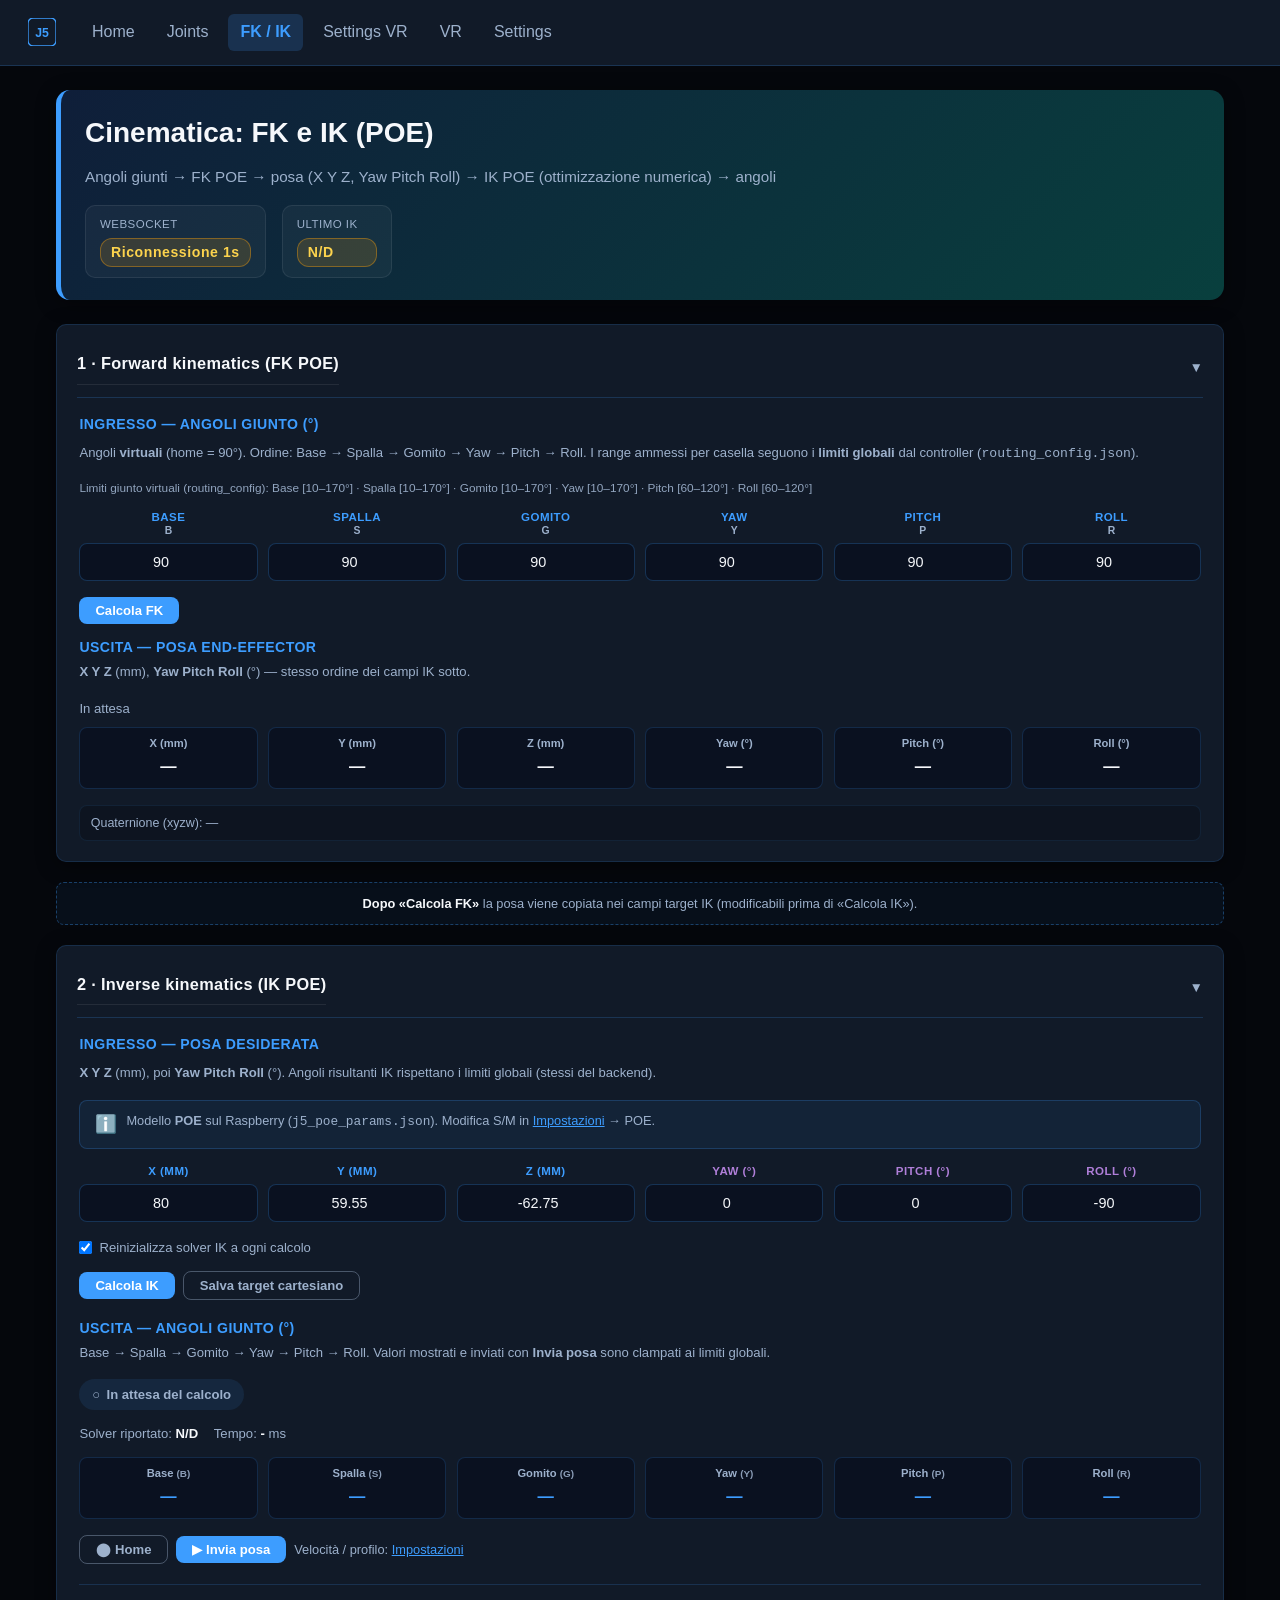
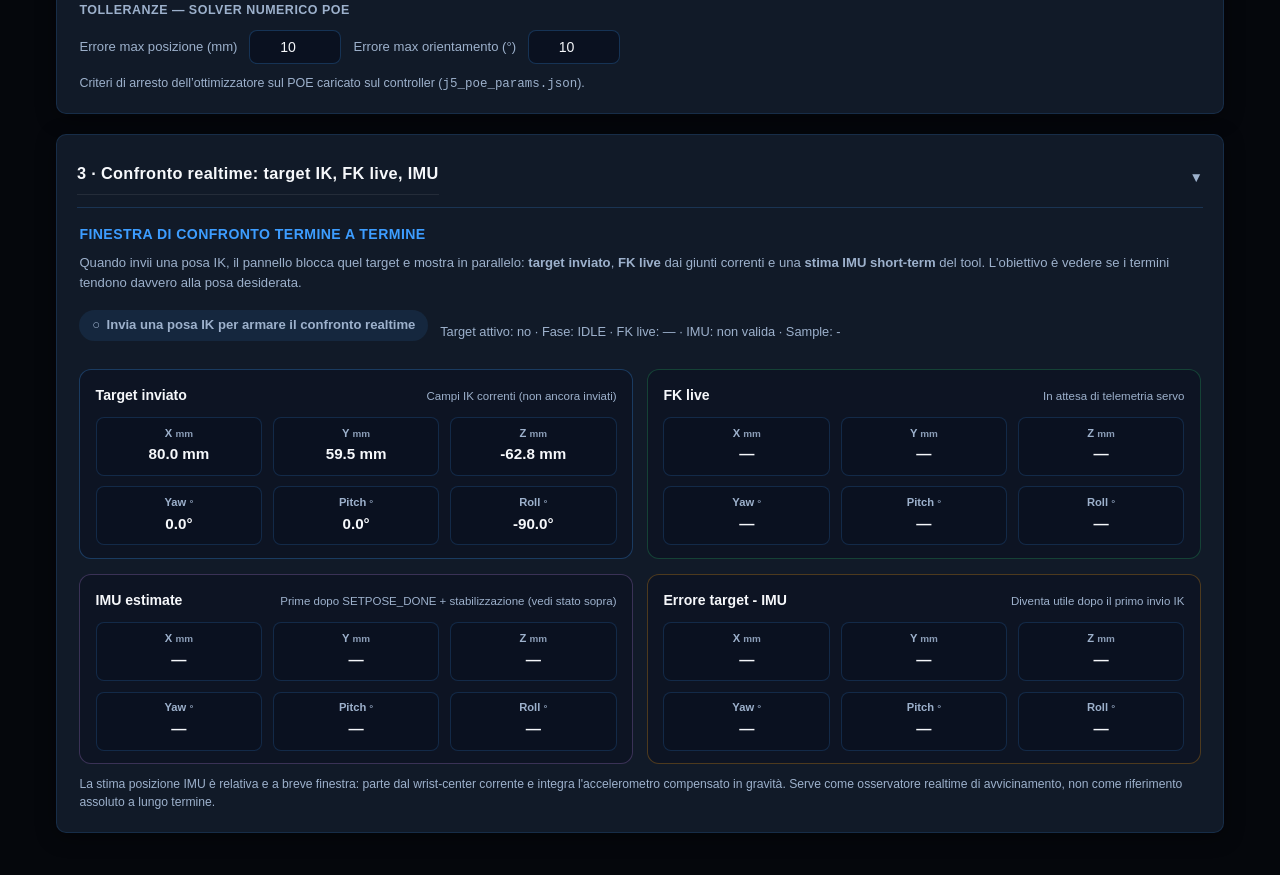
==== web/dashboard/ik.html @ 510c110b "Initial slim workbench publication from local working tree" ====
<!DOCTYPE html>
<html lang="it">
<head>
    <meta charset="UTF-8" />
    <title>JONNY5 – FK / IK</title>
    <link rel="stylesheet" href="../shared/css/base.css" />
    <link rel="stylesheet" href="css/dashboard.css" />
    <link rel="icon" type="image/svg+xml" href="img/favicon.svg" />
    <style>
        /* FK / IK — scheda unificata (palette dashboard) */
        .ik-page .ik-section {
            margin-bottom: 1.25rem;
        }

        .ik-page .ik-section-header {
            display: flex;
            align-items: center;
            justify-content: space-between;
            cursor: pointer;
            user-select: none;
            padding: 0.65rem 0 0.75rem 0;
            border-bottom: 1px solid rgba(61, 157, 255, 0.2);
            margin-bottom: 0;
        }

        .ik-page .ik-section-header h2 {
            font-size: 1.02rem;
            font-weight: 700;
            color: var(--text, #f6f8fb);
            margin: 0;
            letter-spacing: 0.02em;
        }

        .ik-page .ik-section-header .chevron {
            font-size: 0.85rem;
            color: var(--muted, #9db1cc);
            transition: transform 0.2s;
        }

        .ik-page .ik-section-header.collapsed .chevron {
            transform: rotate(-90deg);
        }

        .ik-page .ik-section-body {
            overflow: hidden;
            padding: 1rem 0.15rem 0.25rem 0.15rem;
        }

        .ik-page .ik-card-title {
            font-size: 0.88rem;
            font-weight: 700;
            color: var(--primary, #3d9dff);
            margin: 0 0 0.5rem 0;
            letter-spacing: 0.03em;
            text-transform: uppercase;
        }

        .ik-page .ik-card-title--tight {
            margin-top: 0;
        }

        .ik-page .ik-lead {
            font-size: 0.82rem;
            color: var(--muted, #9db1cc);
            line-height: 1.55;
            margin: 0 0 1rem 0;
        }

        .ik-page .ik-info-banner {
            display: flex;
            gap: 0.6rem;
            align-items: flex-start;
            background: rgba(61, 157, 255, 0.07);
            border: 1px solid rgba(61, 157, 255, 0.22);
            border-radius: 8px;
            padding: 0.65rem 0.9rem;
            margin-bottom: 1rem;
            font-size: 0.8rem;
            color: var(--muted, #9db1cc);
            line-height: 1.5;
        }

        .ik-page .ik-limits-foot {
            font-size: 0.74rem;
            color: var(--muted, #9db1cc);
            margin: 0 0 0.85rem 0;
            line-height: 1.45;
            opacity: 0.92;
        }

        .ik-page .ik-flow-hint {
            font-size: 0.8rem;
            color: var(--muted, #9db1cc);
            text-align: center;
            padding: 0.7rem 1rem;
            margin: 0.35rem 0 1.2rem 0;
            border: 1px dashed rgba(61, 157, 255, 0.35);
            border-radius: 8px;
            background: rgba(61, 157, 255, 0.06);
            line-height: 1.45;
        }

        /* Griglie numeriche condivise: FK in, FK out, IK in, IK out */
        .ik-page .ik-num-grid {
            display: grid;
            grid-template-columns: repeat(6, 1fr);
            gap: 0.65rem;
            margin-bottom: 1rem;
        }

        @media (max-width: 720px) {
            .ik-page .ik-num-grid { grid-template-columns: repeat(3, 1fr); }
        }

        .ik-page .ik-num-cell {
            display: flex;
            flex-direction: column;
            align-items: stretch;
            gap: 0.35rem;
            min-width: 0;
        }

        .ik-page .ik-num-cell label {
            font-size: 0.72rem;
            font-weight: 700;
            text-transform: uppercase;
            letter-spacing: 0.04em;
            text-align: center;
            line-height: 1.2;
        }

        .ik-page .ik-num-cell label .joint-short {
            display: block;
            font-size: 0.65rem;
            font-weight: 600;
            color: var(--muted, #9db1cc);
            text-transform: none;
            letter-spacing: 0.02em;
        }

        .ik-page .ik-num-cell label.lab-pos { color: #3d9dff; }
        .ik-page .ik-num-cell label.lab-rot { color: #b07fd9; }

        .ik-page .ik-num-input {
            width: 100%;
            box-sizing: border-box;
            min-height: 2.35rem;
            padding: 0.45rem 0.35rem;
            background: #0a1120;
            border: 1px solid rgba(61, 157, 255, 0.24);
            border-radius: 8px;
            color: var(--text, #f6f8fb);
            font-size: 0.9rem;
            text-align: center;
            font-variant-numeric: tabular-nums;
        }

        .ik-page .ik-num-input:focus {
            outline: none;
            border-color: var(--primary, #3d9dff);
            box-shadow: 0 0 0 1px rgba(61, 157, 255, 0.25);
        }

        .ik-page .ik-value-cell {
            background: #0a1120;
            border: 1px solid rgba(61, 157, 255, 0.18);
            border-radius: 8px;
            padding: 0.55rem 0.4rem;
            text-align: center;
            min-height: 2.35rem;
            display: flex;
            flex-direction: column;
            justify-content: center;
            box-sizing: border-box;
        }

        .ik-page .ik-value-cell .cell-label {
            font-size: 0.7rem;
            font-weight: 700;
            color: var(--muted, #9db1cc);
            margin-bottom: 0.25rem;
            line-height: 1.2;
        }

        .ik-page .ik-value-cell .cell-label .short {
            font-size: 0.62rem;
            font-weight: 600;
            opacity: 0.88;
        }

        .ik-page .ik-value-cell .cell-value {
            font-size: 1.02rem;
            font-weight: 700;
            color: var(--primary, #3d9dff);
            font-variant-numeric: tabular-nums;
        }

        .ik-page .ik-value-cell.out-pose .cell-value {
            color: var(--text, #f6f8fb);
        }

        .ik-page .ik-result-cell.reachable  { border-color: rgba(46, 204, 113, 0.38); }
        .ik-page .ik-result-cell.unreachable { border-color: rgba(231, 76, 60, 0.35); }
        .ik-page .ik-result-cell .cell-value.unreachable { color: #e74c3c; }

        .ik-page .ik-status {
            display: inline-flex;
            align-items: center;
            gap: 0.4rem;
            font-size: 0.82rem;
            font-weight: 600;
            padding: 0.35rem 0.8rem;
            border-radius: 20px;
            margin-bottom: 0.85rem;
        }

        .ik-page .ik-status.idle      { background: rgba(61,157,255,0.1);  color: var(--muted); }
        .ik-page .ik-status.ok        { background: rgba(46,204,113,0.15); color: #2ecc71; }
        .ik-page .ik-status.error     { background: rgba(231,76,60,0.15);  color: #e74c3c; }
        .ik-page .ik-status.computing { background: rgba(243,156,18,0.15); color: #f39c12; }

        .ik-page .ik-meta-row {
            font-size: 0.82rem;
            color: var(--muted, #9db1cc);
            margin-bottom: 0.85rem;
        }

        .ik-page .ik-quat {
            font-size: 0.78rem;
            color: var(--muted, #9db1cc);
            margin-top: 0.65rem;
            padding: 0.5rem 0.65rem;
            background: rgba(0, 0, 0, 0.2);
            border-radius: 8px;
            word-break: break-all;
            border: 1px solid rgba(61, 157, 255, 0.1);
        }

        .ik-page .ik-actions {
            display: flex;
            flex-wrap: wrap;
            gap: 0.5rem;
            align-items: center;
            margin-bottom: 0.25rem;
        }

        .ik-page .save-feedback {
            font-size: 0.82rem;
            margin-left: 0.5rem;
            opacity: 0;
            transition: opacity 0.3s;
        }

        .ik-page .save-feedback.visible { opacity: 1; }
        .ik-page .save-feedback.ok      { color: #2ecc71; }
        .ik-page .save-feedback.err     { color: #e74c3c; }

        .ik-page .btn.sm {
            padding: 7px 16px;
            font-size: 0.82rem;
            border-radius: 8px;
        }

        .ik-page .ik-solver-params {
            margin-top: 1.25rem;
            padding-top: 1rem;
            border-top: 1px solid rgba(61, 157, 255, 0.18);
        }

        .ik-page .ik-solver-params > .ik-solver-params-title {
            font-size: 0.78rem;
            color: var(--muted, #9db1cc);
            margin: 0 0 0.65rem 0;
            font-weight: 700;
            text-transform: uppercase;
            letter-spacing: 0.04em;
        }

        .ik-page .ik-solver-params .ik-tol-row {
            display: flex;
            flex-wrap: wrap;
            gap: 0.75rem;
            align-items: center;
        }

        .ik-page .ik-solver-params .ik-tol-row input[type="number"] {
            width: 92px;
            min-height: 2.1rem;
            padding: 0.35rem 0.4rem;
            background: #0a1120;
            border: 1px solid rgba(61, 157, 255, 0.24);
            border-radius: 8px;
            color: var(--text);
            font-size: 0.88rem;
            text-align: center;
        }

        .ik-page .ik-solver-params .ik-solver-note {
            font-size: 0.78rem;
            color: var(--muted, #9db1cc);
            margin: 0.65rem 0 0 0;
            font-weight: 400;
            line-height: 1.45;
        }

        .ik-page .ik-check-row {
            display: flex;
            flex-wrap: wrap;
            gap: 0.75rem;
            align-items: center;
            margin-bottom: 0.85rem;
            font-size: 0.82rem;
            color: var(--muted, #9db1cc);
        }

        .ik-page #fk-status {
            font-size: 0.82rem;
            color: var(--muted, #9db1cc);
            margin-bottom: 0.55rem;
        }

        .ik-page .ik-compare-statusbar {
            display: flex;
            flex-wrap: wrap;
            gap: 0.75rem;
            align-items: center;
            margin-bottom: 0.9rem;
        }

        .ik-page .ik-compare-meta {
            font-size: 0.8rem;
            color: var(--muted, #9db1cc);
            line-height: 1.45;
        }

        .ik-page .ik-compare-grid {
            display: grid;
            grid-template-columns: repeat(2, minmax(0, 1fr));
            gap: 0.9rem;
        }

        @media (max-width: 980px) {
            .ik-page .ik-compare-grid {
                grid-template-columns: 1fr;
            }
        }

        .ik-page .ik-compare-card {
            background: rgba(10, 17, 32, 0.52);
            border: 1px solid rgba(61, 157, 255, 0.15);
            border-radius: 12px;
            padding: 0.95rem 0.95rem 0.8rem 0.95rem;
        }

        .ik-page .ik-compare-card.target { border-color: rgba(61, 157, 255, 0.28); }
        .ik-page .ik-compare-card.fk     { border-color: rgba(46, 204, 113, 0.25); }
        .ik-page .ik-compare-card.imu    { border-color: rgba(176, 127, 217, 0.28); }
        .ik-page .ik-compare-card.delta  { border-color: rgba(243, 156, 18, 0.28); }

        .ik-page .ik-compare-card-title {
            display: flex;
            justify-content: space-between;
            align-items: baseline;
            gap: 0.75rem;
            margin: 0 0 0.7rem 0;
        }

        .ik-page .ik-compare-card-title h3 {
            margin: 0;
            font-size: 0.88rem;
            color: var(--text, #f6f8fb);
            font-weight: 700;
        }

        .ik-page .ik-compare-card-title span {
            font-size: 0.72rem;
            color: var(--muted, #9db1cc);
            line-height: 1.25;
            text-align: right;
        }

        .ik-page .ik-compare-card .ik-num-grid {
            grid-template-columns: repeat(3, 1fr);
            margin-bottom: 0;
        }

        .ik-page .ik-compare-card .ik-value-cell {
            min-height: 3.1rem;
            padding: 0.55rem 0.35rem;
        }

        .ik-page .ik-compare-card .cell-label {
            margin-bottom: 0.2rem;
        }

        .ik-page .ik-compare-card .cell-value {
            font-size: 0.95rem;
        }

        .ik-page .ik-compare-note {
            font-size: 0.76rem;
            color: var(--muted, #9db1cc);
            margin-top: 0.75rem;
            line-height: 1.45;
        }
    </style>
</head>
<body class="ik-page">
<div id="navbar"></div>

<div class="content">

    <section class="hero panel-elevated">
        <h1 class="hero-title">Cinematica: FK e IK (POE)</h1>
        <p class="hero-subtitle">Angoli giunti → FK POE → posa (X Y Z, Yaw Pitch Roll) → IK POE (ottimizzazione numerica) → angoli</p>
        <div class="diagnostic-row">
            <div class="diag-box">
                <div class="diag-label">WebSocket</div>
                <div id="diag-ws" class="diag-value state-pill state-off">OFFLINE</div>
            </div>
            <div class="diag-box">
                <div class="diag-label">Ultimo IK</div>
                <div id="diag-solver" class="diag-value state-pill state-warn">N/D</div>
            </div>
        </div>
    </section>

    <section class="panel panel-elevated ik-section" id="sec-fk">
        <div class="ik-section-header" data-target="body-fk">
            <h2>1 · Forward kinematics (FK POE)</h2>
            <span class="chevron">&#9660;</span>
        </div>
        <div class="ik-section-body" id="body-fk">
            <h3 class="ik-card-title ik-card-title--tight">Ingresso — angoli giunto (°)</h3>
            <p class="ik-lead">
                Angoli <strong>virtuali</strong> (home = 90°). Ordine: Base → Spalla → Gomito → Yaw → Pitch → Roll.
                I range ammessi per casella seguono i <strong>limiti globali</strong> dal controller (<code>routing_config.json</code>).
            </p>
            <p class="ik-limits-foot" id="ik-limits-summary-fk">Limiti giunto: caricamento…</p>
            <div class="ik-num-grid">
                <div class="ik-num-cell"><label class="lab-pos" for="fk-base">Base<span class="joint-short">B</span></label><input class="ik-num-input" type="number" id="fk-base" value="90" step="0.1" /></div>
                <div class="ik-num-cell"><label class="lab-pos" for="fk-spalla">Spalla<span class="joint-short">S</span></label><input class="ik-num-input" type="number" id="fk-spalla" value="90" step="0.1" /></div>
                <div class="ik-num-cell"><label class="lab-pos" for="fk-gomito">Gomito<span class="joint-short">G</span></label><input class="ik-num-input" type="number" id="fk-gomito" value="90" step="0.1" /></div>
                <div class="ik-num-cell"><label class="lab-pos" for="fk-yaw">Yaw<span class="joint-short">Y</span></label><input class="ik-num-input" type="number" id="fk-yaw" value="90" step="0.1" /></div>
                <div class="ik-num-cell"><label class="lab-pos" for="fk-pitch">Pitch<span class="joint-short">P</span></label><input class="ik-num-input" type="number" id="fk-pitch" value="90" step="0.1" /></div>
                <div class="ik-num-cell"><label class="lab-pos" for="fk-roll">Roll<span class="joint-short">R</span></label><input class="ik-num-input" type="number" id="fk-roll" value="90" step="0.1" /></div>
            </div>
            <div class="ik-actions">
                <button class="btn primary sm" id="btn-calc-fk">Calcola FK</button>
            </div>
            <h3 class="ik-card-title" style="margin-top:0.85rem;">Uscita — posa end-effector</h3>
            <p class="ik-lead" style="margin-top:-0.25rem;">
                <strong>X Y Z</strong> (mm), <strong>Yaw Pitch Roll</strong> (°) — stesso ordine dei campi IK sotto.
            </p>
            <div id="fk-status">In attesa</div>
            <div class="ik-num-grid" id="fk-out-grid">
                <div class="ik-value-cell out-pose"><div class="cell-label">X (mm)</div><div class="cell-value" id="fk-out-x">—</div></div>
                <div class="ik-value-cell out-pose"><div class="cell-label">Y (mm)</div><div class="cell-value" id="fk-out-y">—</div></div>
                <div class="ik-value-cell out-pose"><div class="cell-label">Z (mm)</div><div class="cell-value" id="fk-out-z">—</div></div>
                <div class="ik-value-cell out-pose"><div class="cell-label">Yaw (°)</div><div class="cell-value" id="fk-out-yaw">—</div></div>
                <div class="ik-value-cell out-pose"><div class="cell-label">Pitch (°)</div><div class="cell-value" id="fk-out-pitch">—</div></div>
                <div class="ik-value-cell out-pose"><div class="cell-label">Roll (°)</div><div class="cell-value" id="fk-out-roll">—</div></div>
            </div>
            <div class="ik-quat" id="fk-out-quat">Quaternione (xyzw): —</div>
        </div>
    </section>

    <div class="ik-flow-hint" role="note">
        <strong style="color:var(--text,#f6f8fb)">Dopo «Calcola FK»</strong> la posa viene copiata nei campi target IK (modificabili prima di «Calcola IK»).
    </div>

    <section class="panel panel-elevated ik-section" id="sec-ik">
        <div class="ik-section-header" data-target="body-ik">
            <h2>2 · Inverse kinematics (IK POE)</h2>
            <span class="chevron">&#9660;</span>
        </div>
        <div class="ik-section-body" id="body-ik">

            <h3 class="ik-card-title ik-card-title--tight">Ingresso — posa desiderata</h3>
            <p class="ik-lead">
                <strong>X Y Z</strong> (mm), poi <strong>Yaw Pitch Roll</strong> (°). Angoli risultanti IK rispettano i limiti globali (stessi del backend).
            </p>
            <div class="ik-info-banner">
                <span style="font-size:1.1rem; flex-shrink:0;">ℹ️</span>
                <span>
                    Modello <strong>POE</strong> sul Raspberry (<code>j5_poe_params.json</code>). Modifica S/M in
                    <a href="settings.html" style="color:var(--primary)">Impostazioni</a> → POE.
                </span>
            </div>

            <div class="ik-num-grid">
                <div class="ik-num-cell"><label class="lab-pos" for="ik-x">X (mm)</label><input class="ik-num-input" type="number" id="ik-x" value="80" step="0.1" min="-500" max="500" /></div>
                <div class="ik-num-cell"><label class="lab-pos" for="ik-y">Y (mm)</label><input class="ik-num-input" type="number" id="ik-y" value="59.55" step="0.1" min="-500" max="500" /></div>
                <div class="ik-num-cell"><label class="lab-pos" for="ik-z">Z (mm)</label><input class="ik-num-input" type="number" id="ik-z" value="-62.75" step="0.1" min="-500" max="500" /></div>
                <div class="ik-num-cell"><label class="lab-rot" for="ik-yaw">Yaw (°)</label><input class="ik-num-input" type="number" id="ik-yaw" value="0" step="0.1" min="-180" max="180" /></div>
                <div class="ik-num-cell"><label class="lab-rot" for="ik-pitch">Pitch (°)</label><input class="ik-num-input" type="number" id="ik-pitch" value="0" step="0.1" min="-180" max="180" /></div>
                <div class="ik-num-cell"><label class="lab-rot" for="ik-roll">Roll (°)</label><input class="ik-num-input" type="number" id="ik-roll" value="-90" step="0.1" min="-180" max="180" /></div>
            </div>

            <div class="ik-check-row">
                <label style="display:inline-flex; gap:0.45rem; align-items:center; cursor:pointer;">
                    <input type="checkbox" id="ik-reset-solver" checked />
                    Reinizializza solver IK a ogni calcolo
                </label>
            </div>

            <div class="ik-actions">
                <button class="btn primary sm" id="btn-calc-ik">Calcola IK</button>
                <button class="btn ghost sm" id="btn-save-target">Salva target cartesiano</button>
                <span class="save-feedback" id="fb-target"></span>
            </div>

            <h3 class="ik-card-title" style="margin-top:1.1rem;">Uscita — angoli giunto (°)</h3>
            <p class="ik-lead" style="margin-top:-0.25rem;">
                Base → Spalla → Gomito → Yaw → Pitch → Roll. Valori mostrati e inviati con <strong>Invia posa</strong> sono clampati ai limiti globali.
            </p>
            <div id="ik-status-badge" class="ik-status idle">
                <span id="ik-status-dot">○</span>
                <span id="ik-status-text">In attesa del calcolo</span>
            </div>
            <div class="ik-meta-row">
                Solver riportato: <strong id="ik-solver-used" style="color:var(--text)">N/D</strong>
                <span style="margin-left:0.75rem;">Tempo: <strong id="ik-elapsed-ms" style="color:var(--text)">-</strong> ms</span>
            </div>
            <div class="ik-num-grid ik-result-grid" id="ik-result-grid"></div>
            <div class="ik-actions" style="margin-top:0.35rem;">
                <button class="btn ghost sm" id="btn-home-ik">⬤ Home</button>
                <button class="btn primary sm" id="btn-send-ik" disabled>&#9654; Invia posa</button>
                <span style="font-size:0.8rem; color:var(--muted); align-self:center;">
                    Velocità / profilo: <a href="settings.html" style="color:var(--primary)">Impostazioni</a>
                </span>
            </div>

            <div class="ik-solver-params">
                <p class="ik-solver-params-title">Tolleranze — solver numerico POE</p>
                <div class="ik-tol-row">
                    <label for="ik-max-pos-error" style="font-size:0.82rem; color:var(--muted);">Errore max posizione (mm)</label>
                    <input type="number" id="ik-max-pos-error" value="10" step="0.1" min="0.1" />
                    <label for="ik-max-ori-error" style="font-size:0.82rem; color:var(--muted);">Errore max orientamento (°)</label>
                    <input type="number" id="ik-max-ori-error" value="10" step="0.1" min="0.1" />
                </div>
                <p class="ik-solver-note">
                    Criteri di arresto dell’ottimizzatore sul POE caricato sul controller (<code>j5_poe_params.json</code>).
                </p>
            </div>
        </div>
    </section>

    <section class="panel panel-elevated ik-section" id="sec-ik-compare">
        <div class="ik-section-header" data-target="body-ik-compare">
            <h2>3 · Confronto realtime: target IK, FK live, IMU</h2>
            <span class="chevron">&#9660;</span>
        </div>
        <div class="ik-section-body" id="body-ik-compare">
            <h3 class="ik-card-title ik-card-title--tight">Finestra di confronto termine a termine</h3>
            <p class="ik-lead">
                Quando invii una posa IK, il pannello blocca quel target e mostra in parallelo:
                <strong>target inviato</strong>, <strong>FK live</strong> dai giunti correnti e una
                <strong>stima IMU short-term</strong> del tool. L'obiettivo è vedere se i termini tendono davvero alla posa desiderata.
            </p>
            <div class="ik-compare-statusbar">
                <div id="ik-compare-status" class="ik-status idle">
                    <span>○</span>
                    <span>Invia una posa IK per armare il confronto realtime</span>
                </div>
                <div class="ik-compare-meta" id="ik-compare-meta">
                    Target attivo: nessuno · IMU: in attesa · Sample: -
                </div>
            </div>
            <div class="ik-compare-grid" id="ik-compare-grid"></div>
            <p class="ik-compare-note">
                La stima posizione IMU è relativa e a breve finestra: parte dal wrist-center corrente e integra l'accelerometro
                compensato in gravità. Serve come osservatore realtime di avvicinamento, non come riferimento assoluto a lungo termine.
            </p>
        </div>
    </section>

</div>

<script src="../shared/js/j5_config.js"></script>
<script type="module" src="js/pages/ik.js"></script>

<script>
  fetch("navbar.html")
    .then(r => r.text())
    .then(html => {
      document.getElementById("navbar").innerHTML = html;
      document.dispatchEvent(new CustomEvent("navbar-loaded"));
      const page = window.location.pathname.split("/").pop() || "index.html";
      document.querySelectorAll(".navbar a").forEach(a => {
        a.classList.toggle("active", (a.getAttribute("href") || "") === page);
      });
    });
</script>
</body>
</html>
---- web/shared/css/base.css ----
/* Base palette + reset per tutto JONNY5-4.0 */
:root {
    --bg: #05070c;
    --panel: #111a28;
    --text: #f6f8fb;
    --muted: #9db1cc;
    --primary: #3d9dff;
    --secondary: #12c2b2;
    --danger: #ff5161;
    --success: #4caf50;
    --warning: #ff9800;
}
* { margin:0; padding:0; box-sizing:border-box; }
body { font-family: "Segoe UI", sans-serif; }
---- web/dashboard/css/dashboard.css ----
/* ============================================================
   JONNY5-4.0 — Dashboard design system
   Fonte: base.css definisce le variabili :root
   ============================================================ */

/* ── Body & layout ──────────────────────────────────────────── */
body {
  background: var(--bg, #05070c);
  color: var(--text, #f6f8fb);
  font-family: -apple-system, BlinkMacSystemFont, "Segoe UI", Roboto, sans-serif;
  line-height: 1.5;
}

.content {
  max-width: 1200px;
  margin: 0 auto;
  padding: 1.5rem 1rem;
}

.content h1 {
  font-size: 1.75rem;
  margin-bottom: 0.75rem;
}

/* ── Navbar ─────────────────────────────────────────────────── */
.navbar {
  display: flex;
  align-items: center;
  gap: 0.5rem;
  padding: 0.75rem 1rem;
  background: var(--panel, #111a28);
  border-bottom: 1px solid rgba(61, 157, 255, 0.2);
  flex-wrap: wrap;
}
.navbar a {
  color: var(--muted, #9db1cc);
  text-decoration: none;
  padding: 0.4rem 0.75rem;
  border-radius: 6px;
  transition: color 0.15s, background 0.15s;
}
.navbar a:hover {
  color: var(--text, #f6f8fb);
  background: rgba(61, 157, 255, 0.12);
}
.navbar a.active {
  color: var(--primary, #3d9dff);
  background: rgba(61, 157, 255, 0.18);
  font-weight: 600;
}
.navbar-brand {
  padding: 0.25rem;
  margin-right: 0.25rem;
  display: flex;
  align-items: center;
}
.navbar-icon { display: block; vertical-align: middle; }

/* ── Panels ─────────────────────────────────────────────────── */
.panel {
  background: var(--panel, #111a28);
  border: 1px solid rgba(61, 157, 255, 0.15);
  border-radius: 10px;
  padding: 1rem 1.25rem;
  margin-bottom: 1rem;
}
.panel h2 {
  font-size: 1.1rem;
  margin-bottom: 0.75rem;
  padding-bottom: 0.5rem;
  border-bottom: 1px solid rgba(255, 255, 255, 0.08);
}
.panel-elevated { box-shadow: 0 4px 20px rgba(0, 0, 0, 0.4); }

/* Panel header: titolo a sinistra + pulsante a destra */
.panel-header {
  display: flex;
  align-items: center;
  justify-content: space-between;
  gap: 0.75rem;
  margin-bottom: 0.75rem;
}
.panel-header h2 { margin: 0; border-bottom: none; padding-bottom: 0; }

.section { margin-bottom: 1.5rem; }
.section:last-child { margin-bottom: 0; }

/* ── Grid utilities ─────────────────────────────────────────── */
.grid { display: grid; gap: 1rem; }
.grid-2 { grid-template-columns: repeat(2, 1fr); }
.grid-3 { grid-template-columns: repeat(3, 1fr); }
.grid-4 { grid-template-columns: repeat(4, minmax(180px, 1fr)); gap: 24px; }

@media (max-width: 768px) {
  .grid-2, .grid-3, .grid-4 { grid-template-columns: 1fr; }
}

/* ── Spacing utilities ──────────────────────────────────────── */
.util-mt-1 { margin-top: 0.5rem; }
.util-mt-2 { margin-top: 1rem; }
.util-mb-1 { margin-bottom: 0.5rem; }
.util-mb-2 { margin-bottom: 1rem; }

/* ── Buttons ─────────────────────────────────────────────────── */
.btn {
  padding: 10px 20px;
  border-radius: 8px;
  font-weight: 600;
  cursor: pointer;
  border: none;
  font-size: 14px;
  font-family: inherit;
  transition: opacity 0.15s, background 0.15s;
  display: inline-flex;
  align-items: center;
  gap: 0.35rem;
  line-height: 1;
}
.btn:hover { opacity: 0.88; }
.btn.primary  { background: var(--primary, #3d9dff); color: #fff; }
.btn.danger   { background: var(--danger, #ff5161); color: #fff; }
.btn.success  { background: var(--success, #4caf50); color: #fff; }
.btn.ghost {
  background: transparent;
  color: var(--muted, #9db1cc);
  border: 1px solid rgba(157, 177, 204, 0.4);
}
.btn.ghost:hover { color: var(--text); border-color: var(--muted); }
.btn.ghost.active {
  background: rgba(46, 204, 113, 0.15);
  color: #6ee7b7;
  border-color: rgba(46, 204, 113, 0.55);
}
/* Pulsanti modalità: display-only sulla dashboard (disabled), ma lo stato active rimane luminoso */
.btn.ghost.active:disabled,
.btn.ghost.active[disabled] {
  opacity: 1;
  cursor: default;
}
/* Dimensioni */
.btn-sm, .btn.sm { padding: 6px 14px; font-size: 0.82rem; }
.btn-xs          { padding: 4px 10px; font-size: 0.76rem; }

/* Pulsante azione (ex btn-send-rpy) — usato in imu-vr e settings */
.btn-action {
  background: var(--primary, #3d9dff);
  color: #fff;
  border: none;
  border-radius: 8px;
  padding: 9px 18px;
  font-size: 0.9rem;
  font-weight: 700;
  cursor: pointer;
  font-family: inherit;
  transition: opacity 0.15s;
}
.btn-action:hover { opacity: 0.86; }
.btn-action.danger  { background: var(--danger, #ff5161); }
.btn-action.ghost   {
  background: transparent;
  border: 1px solid rgba(157, 177, 204, 0.4);
  color: var(--muted, #9db1cc);
}
/* Alias legacy usato nei file esistenti */
.btn-send-rpy {
  background: var(--primary, #3d9dff);
  color: #fff;
  border: none;
  border-radius: 8px;
  padding: 9px 18px;
  font-size: 0.9rem;
  font-weight: 700;
  cursor: pointer;
  font-family: inherit;
  transition: opacity 0.15s;
}
.btn-send-rpy:hover { opacity: 0.86; }
.btn-send-rpy.danger { background: var(--danger, #ff5161); }

/* ── State pills (glass style — coerente su tutte le pagine) ── */
.state-pill {
  display: inline-block;
  padding: 3px 10px;
  border-radius: 12px;
  font-size: 0.78rem;
  font-weight: 700;
  letter-spacing: 0.04em;
  white-space: nowrap;
}
.state-on      { background: rgba(46, 204, 113, 0.15); color: #6ee7b7; border: 1px solid rgba(46, 204, 113, 0.45); }
.state-off     { background: rgba(239, 68, 68, 0.15);  color: #fca5a5; border: 1px solid rgba(239, 68, 68, 0.4); }
.state-warn    { background: rgba(245, 158, 11, 0.15); color: #fcd34d; border: 1px solid rgba(245, 158, 11, 0.4); }
.state-unknown { background: rgba(148, 163, 184, 0.12); color: #94a3b8; border: 1px solid rgba(148, 163, 184, 0.3); }

/* ── Form elements — stile globale coerente ──────────────────── */
input[type="number"],
input[type="text"],
input[type="email"] {
  background: rgba(10, 17, 32, 0.9);
  border: 1px solid rgba(61, 157, 255, 0.22);
  border-radius: 6px;
  color: var(--text, #f6f8fb);
  font-size: 0.9rem;
  padding: 0.35rem 0.5rem;
  font-family: inherit;
  transition: border-color 0.15s;
}
input[type="number"]:focus,
input[type="text"]:focus {
  outline: none;
  border-color: var(--primary, #3d9dff);
}
input[type="number"]:disabled,
input[type="text"]:disabled {
  opacity: 0.4;
  cursor: not-allowed;
}
input[type="range"] {
  accent-color: var(--primary, #3d9dff);
  cursor: pointer;
  width: 100%;
}
select {
  background: rgba(10, 17, 32, 0.9);
  border: 1px solid rgba(61, 157, 255, 0.22);
  border-radius: 6px;
  color: var(--text, #f6f8fb);
  padding: 0.35rem 0.6rem;
  font-family: inherit;
  font-size: 0.9rem;
  transition: border-color 0.15s;
}
select:focus { outline: none; border-color: var(--primary, #3d9dff); }

/* ── Toggle switch ──────────────────────────────────────────── */
.toggle-en {
  position: relative;
  display: inline-block;
  width: 38px;
  height: 20px;
  flex-shrink: 0;
}
.toggle-en input { opacity: 0; width: 0; height: 0; }
.toggle-slider {
  position: absolute;
  inset: 0;
  background: rgba(255, 255, 255, 0.15);
  border-radius: 999px;
  cursor: pointer;
  transition: background 0.2s;
}
.toggle-slider::before {
  content: "";
  position: absolute;
  left: 3px;
  bottom: 3px;
  width: 14px;
  height: 14px;
  border-radius: 50%;
  background: #fff;
  transition: transform 0.2s;
}
.toggle-en input:checked + .toggle-slider { background: rgba(46, 204, 113, 0.85); }
.toggle-en input:checked + .toggle-slider::before { transform: translateX(18px); }

/* ── Text helpers ───────────────────────────────────────────── */
.section-copy {
  margin: 0 0 1rem;
  color: var(--muted, #9db1cc);
  font-size: 0.88rem;
  line-height: 1.55;
}
.page-lead {
  max-width: 980px;
  margin-bottom: 1.4rem;
  color: var(--muted, #9db1cc);
  font-size: 0.9rem;
  line-height: 1.55;
}

/* ── Status bar ─────────────────────────────────────────────── */
.status-bar {
  padding: 0.45rem 0.8rem;
  border-radius: 8px;
  font-size: 0.84rem;
  background: rgba(255, 255, 255, 0.04);
  border: 1px solid rgba(255, 255, 255, 0.08);
  color: var(--muted, #9db1cc);
  min-height: 28px;
}
.status-bar.ok  { background: rgba(46, 204, 113, 0.10); color: #6ee7b7; border-color: rgba(46, 204, 113, 0.45); }
.status-bar.err { background: rgba(239, 68, 68, 0.10);  color: #fca5a5; border-color: rgba(239, 68, 68, 0.45); }

/* ── Send row ───────────────────────────────────────────────── */
.send-row {
  display: flex;
  gap: 0.75rem;
  align-items: center;
  flex-wrap: wrap;
}
.send-status {
  font-size: 0.82rem;
  color: var(--muted, #9db1cc);
}

/* ── Sync line (stato operazione in corso) ───────────────────── */
.vr-sync-line {
  font-size: 0.82rem;
  margin: 0.35rem 0 0.6rem;
  padding: 0.4rem 0.65rem;
  border-radius: 6px;
  border: 1px solid rgba(255, 255, 255, 0.10);
  color: var(--muted, #9db1cc);
}
.vr-sync-line.ok      { border-color: rgba(46, 204, 113, 0.45); color: #6ee7b7; }
.vr-sync-line.err     { border-color: rgba(239, 68, 68, 0.45);  color: #fca5a5; }
.vr-sync-line.waiting { border-color: rgba(61, 157, 255, 0.35); color: #8ebfff; }

/* ── Note box ───────────────────────────────────────────────── */
.note-box {
  padding: 0.85rem 1rem;
  border-radius: 10px;
  background: rgba(255, 255, 255, 0.03);
  border: 1px solid rgba(255, 255, 255, 0.08);
  color: var(--muted, #9db1cc);
  font-size: 0.84rem;
  line-height: 1.55;
}
.note-box strong { color: var(--text); }

/* ── Tune grid system (config/tuning panels) ─────────────────── */
.tune-grid {
  display: grid;
  grid-template-columns: repeat(3, minmax(0, 1fr));
  gap: 1rem;
}
@media (max-width: 980px) {
  .tune-grid { grid-template-columns: 1fr; }
}
.tune-group {
  background: rgba(255, 255, 255, 0.025);
  border: 1px solid rgba(61, 157, 255, 0.12);
  border-radius: 12px;
  padding: 1rem;
  display: flex;
  flex-direction: column;
  gap: 0.65rem;
}
.tune-group h3 {
  margin: 0;
  font-size: 0.95rem;
  color: var(--primary, #3d9dff);
  font-weight: 700;
}
.tune-note {
  font-size: 0.8rem;
  color: var(--muted, #9db1cc);
  line-height: 1.45;
}
.tune-row {
  display: flex;
  align-items: center;
  justify-content: space-between;
  gap: 0.65rem;
  font-size: 0.84rem;
  color: var(--muted, #9db1cc);
}
.tune-row input[type="range"] { width: 100%; }
.tune-val {
  color: var(--text, #f6f8fb);
  font-family: ui-monospace, "Cascadia Code", monospace;
  font-size: 0.95rem;
  min-width: 3.5ch;
  text-align: right;
}

/* ── Hero ───────────────────────────────────────────────────── */
.hero {
  background: linear-gradient(135deg, rgba(34, 72, 141, 0.35), rgba(18, 194, 178, 0.3));
  border-left: 5px solid var(--primary, #3d9dff);
  border-radius: 14px;
  padding: 22px 24px;
  margin-bottom: 1.5rem;
}
.hero-title    { font-size: 1.9rem; margin: 0; font-weight: 700; }
.hero-subtitle { margin-top: 4px; color: var(--muted); font-size: 0.95rem; }

/* ── Diagnostic row ─────────────────────────────────────────── */
.row { display: flex; gap: 12px; flex-wrap: wrap; margin-top: 12px; }
.diagnostic-row { display: flex; gap: 16px; flex-wrap: wrap; margin-top: 16px; }
.diag-box {
  display: flex;
  flex-direction: column;
  background: rgba(255, 255, 255, 0.04);
  padding: 10px 14px;
  border-radius: 10px;
  border: 1px solid rgba(255, 255, 255, 0.08);
  min-width: 110px;
}
.diag-label { color: var(--muted); font-size: 0.72rem; text-transform: uppercase; letter-spacing: 0.04em; }
.diag-value { margin-top: 5px; font-size: 0.88rem; font-weight: 600; }

/* ── Telemetry rows ─────────────────────────────────────────── */
.telemetry-list { margin-top: 12px; }
.t-row {
  display: flex;
  justify-content: space-between;
  padding: 6px 0;
  border-bottom: 1px solid rgba(255, 255, 255, 0.05);
  font-size: 0.88rem;
}
.t-row-muted { font-size: 0.8rem; opacity: 0.5; padding: 3px 0; }
.section-title { color: var(--text); font-size: 1rem; margin-bottom: 0.5rem; }

/* ── Event log ──────────────────────────────────────────────── */
.event-log {
  height: 200px;
  overflow-y: auto;
  padding: 8px;
  background: rgba(0, 0, 0, 0.3);
  border-radius: 10px;
  font-family: ui-monospace, "Cascadia Code", monospace;
  font-size: 0.75rem;
  line-height: 1.55;
}

/* ── Save feedback inline ───────────────────────────────────── */
.save-feedback {
  font-size: 0.82rem;
  margin-left: 0.5rem;
  opacity: 0;
  transition: opacity 0.3s;
}
.save-feedback.visible { opacity: 1; }
.save-feedback.ok  { color: #6ee7b7; }
.save-feedback.err { color: #fca5a5; }

/* ── Badge sola lettura ─────────────────────────────────────── */
.badge-readonly {
  display: inline-block;
  font-size: 0.7rem;
  font-weight: 600;
  color: var(--warning, #ff9800);
  border: 1px solid var(--warning, #ff9800);
  border-radius: 4px;
  padding: 0.1rem 0.4rem;
  margin-left: 0.4rem;
  vertical-align: middle;
  opacity: 0.8;
}
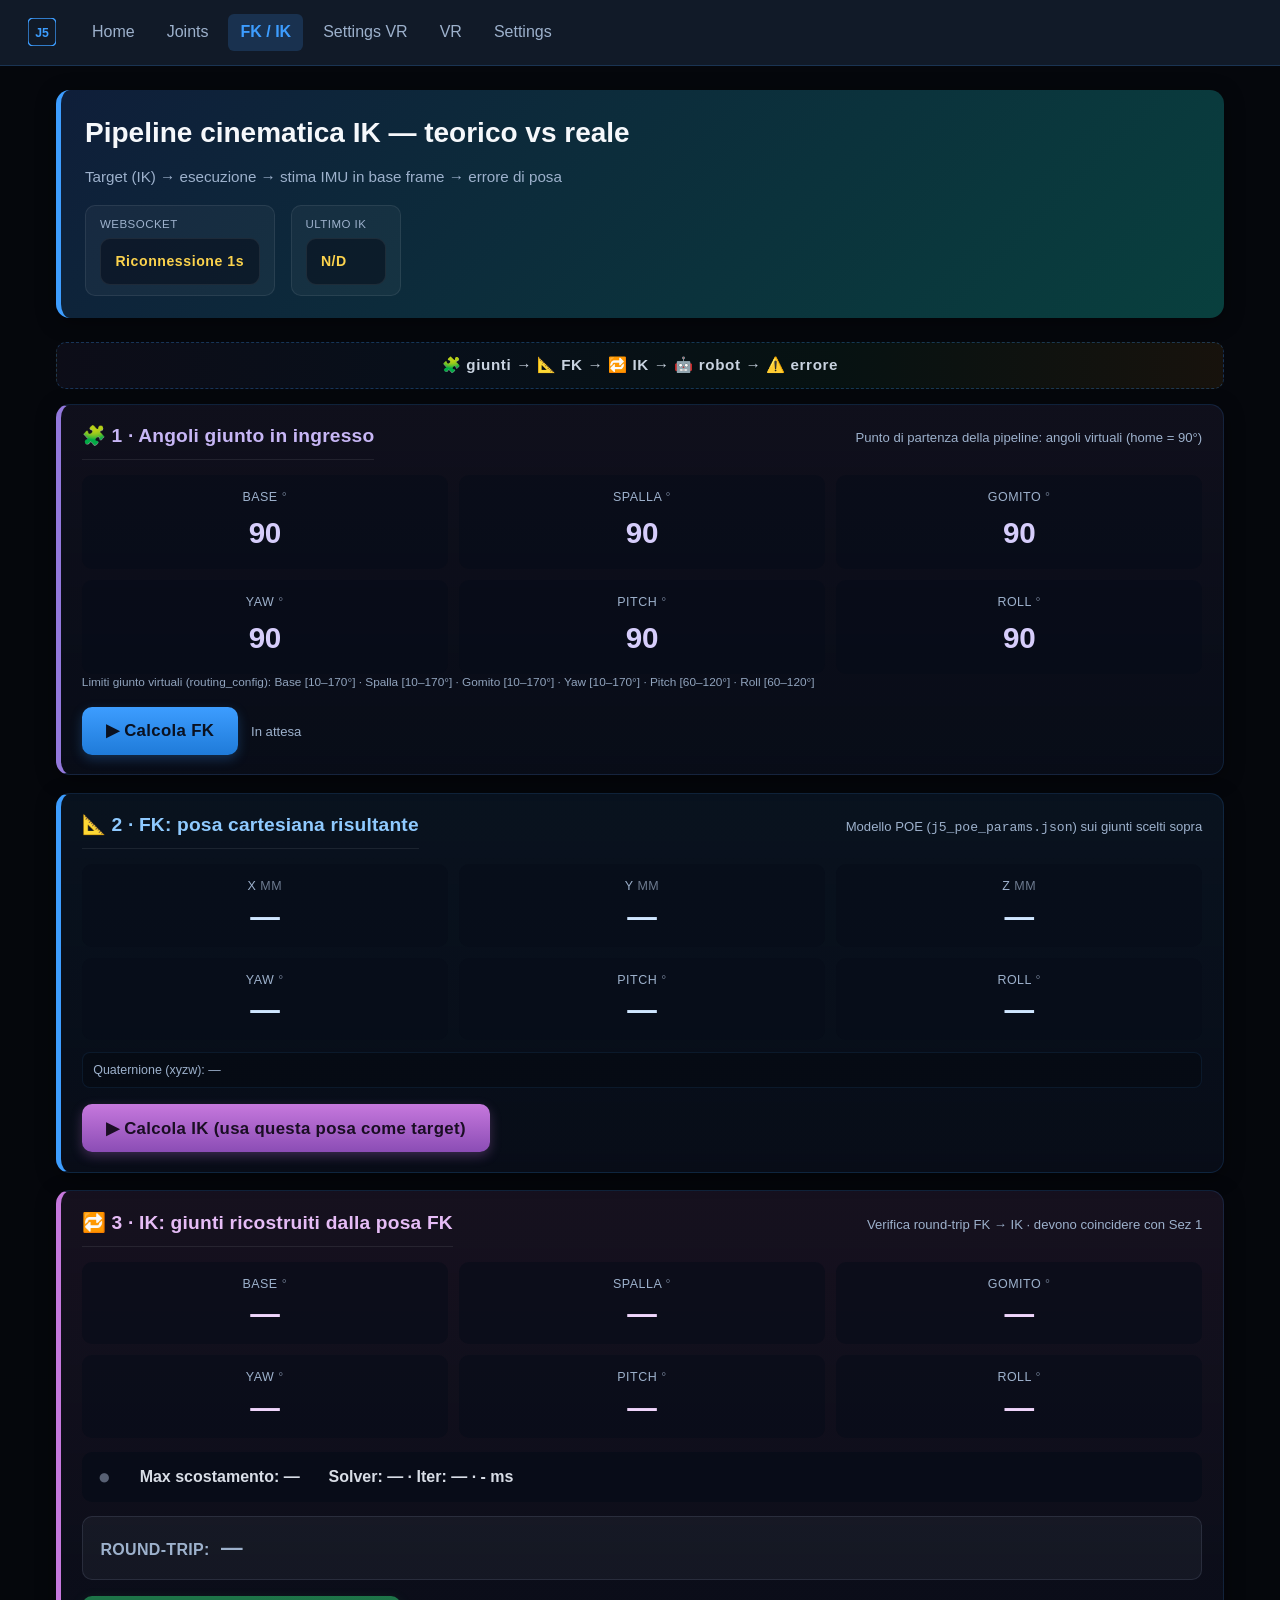
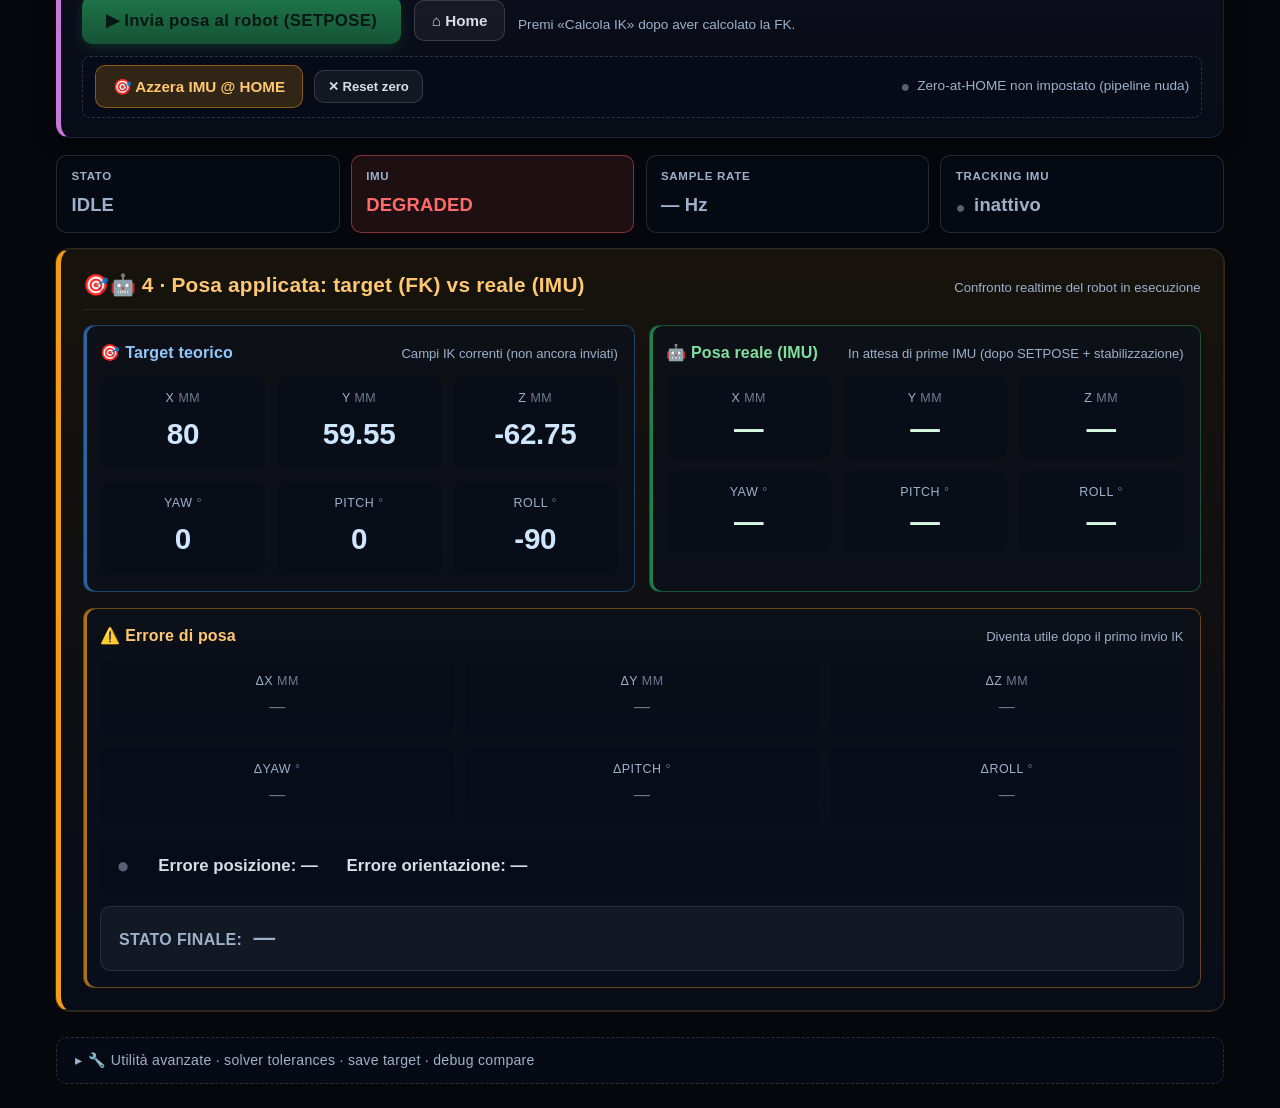
==== commit c9389fc0: "feat: snapshot for external analysis - cleaned repository structure - removed non-essential files - " ====
--- a/web/dashboard/ik.html
+++ b/web/dashboard/ik.html
@@ -333,75 +333,614 @@
             line-height: 1.45;
         }
 
+        /* ===== Compare layout (thesis-ready, video friendly) =====
+           Row 1: [Target | Reale]   grid 1x2
+           Row 2: [Errore]           full width
+           Numeri grandi, colori cromatici per sorgente, soglie su Δ.     */
         .ik-page .ik-compare-grid {
+            display: grid;
+            grid-template-columns: 1fr;
+            gap: 0.9rem;
+        }
+
+        .ik-page .ik-compare-row-top {
             display: grid;
             grid-template-columns: repeat(2, minmax(0, 1fr));
             gap: 0.9rem;
         }
 
         @media (max-width: 980px) {
-            .ik-page .ik-compare-grid {
-                grid-template-columns: 1fr;
-            }
+            .ik-page .ik-compare-row-top { grid-template-columns: 1fr; }
         }
 
         .ik-page .ik-compare-card {
             background: rgba(10, 17, 32, 0.52);
             border: 1px solid rgba(61, 157, 255, 0.15);
             border-radius: 12px;
-            padding: 0.95rem 0.95rem 0.8rem 0.95rem;
-        }
-
-        .ik-page .ik-compare-card.target { border-color: rgba(61, 157, 255, 0.28); }
-        .ik-page .ik-compare-card.fk     { border-color: rgba(46, 204, 113, 0.25); }
-        .ik-page .ik-compare-card.imu    { border-color: rgba(176, 127, 217, 0.28); }
-        .ik-page .ik-compare-card.delta  { border-color: rgba(243, 156, 18, 0.28); }
+            padding: 1.0rem 1.0rem 0.9rem 1.0rem;
+        }
+
+        /* Sorgenti colorate: target = blu, reale = verde, errore = arancio.
+           Il titolo ha un accento laterale della stessa famiglia. */
+        .ik-page .ik-compare-card.target {
+            border-color: rgba(61, 157, 255, 0.45);
+            box-shadow: inset 4px 0 0 0 rgba(61, 157, 255, 0.7);
+        }
+        .ik-page .ik-compare-card.real {
+            border-color: rgba(46, 204, 113, 0.45);
+            box-shadow: inset 4px 0 0 0 rgba(46, 204, 113, 0.7);
+        }
+        .ik-page .ik-compare-card.error {
+            border-color: rgba(243, 156, 18, 0.45);
+            box-shadow: inset 4px 0 0 0 rgba(243, 156, 18, 0.8);
+        }
 
         .ik-page .ik-compare-card-title {
             display: flex;
             justify-content: space-between;
             align-items: baseline;
             gap: 0.75rem;
-            margin: 0 0 0.7rem 0;
+            margin: 0 0 0.85rem 0;
         }
 
         .ik-page .ik-compare-card-title h3 {
             margin: 0;
-            font-size: 0.88rem;
+            font-size: 1.05rem;
             color: var(--text, #f6f8fb);
-            font-weight: 700;
-        }
+            font-weight: 800;
+            letter-spacing: 0.01em;
+        }
+        .ik-page .ik-compare-card.target  .ik-compare-card-title h3 { color: #8fcaff; }
+        .ik-page .ik-compare-card.real    .ik-compare-card-title h3 { color: #7fe0a0; }
+        .ik-page .ik-compare-card.error   .ik-compare-card-title h3 { color: #ffc870; }
 
         .ik-page .ik-compare-card-title span {
-            font-size: 0.72rem;
-            color: var(--muted, #9db1cc);
-            line-height: 1.25;
+            font-size: 0.78rem;
+            color: var(--muted, #9db1cc);
+            line-height: 1.3;
             text-align: right;
         }
 
         .ik-page .ik-compare-card .ik-num-grid {
             grid-template-columns: repeat(3, 1fr);
+            gap: 0.55rem;
             margin-bottom: 0;
         }
 
         .ik-page .ik-compare-card .ik-value-cell {
-            min-height: 3.1rem;
-            padding: 0.55rem 0.35rem;
+            min-height: 4.0rem;
+            padding: 0.7rem 0.45rem;
+            background: rgba(6, 12, 24, 0.55);
+            border-radius: 8px;
+            text-align: center;
         }
 
         .ik-page .ik-compare-card .cell-label {
-            margin-bottom: 0.2rem;
-        }
-
+            margin-bottom: 0.25rem;
+            font-size: 0.75rem;
+            letter-spacing: 0.02em;
+        }
+
+        /* Numeri grandi — leggibili in registrazione video a distanza. */
         .ik-page .ik-compare-card .cell-value {
-            font-size: 0.95rem;
-        }
+            font-size: 1.75rem;
+            font-weight: 700;
+            font-variant-numeric: tabular-nums;
+            letter-spacing: -0.01em;
+        }
+        .ik-page .ik-compare-card.target .cell-value { color: #cfe6ff; }
+        .ik-page .ik-compare-card.real   .cell-value { color: #d6f6e0; }
+
+        /* Errore: colore del NUMERO in base alla soglia (applicato da ik.js
+           via classi error-green / error-yellow / error-red sul <div>). */
+        .ik-page .ik-compare-card.error .cell-value { color: #e7ecf4; }
+        .ik-page .cell-value.error-green  { color: #5be39a; }
+        .ik-page .cell-value.error-yellow { color: #ffc96a; }
+        .ik-page .cell-value.error-red    { color: #ff6b6b; }
+        .ik-page .cell-value.error-idle   { color: #6d7a8f; }
+
+        .ik-page .ik-error-summary {
+            display: flex;
+            flex-wrap: wrap;
+            align-items: center;
+            gap: 0.75rem 1.4rem;
+            margin-top: 0.9rem;
+            padding: 0.7rem 0.8rem;
+            background: rgba(6, 12, 24, 0.6);
+            border-radius: 8px;
+            font-size: 1.0rem;
+            font-weight: 600;
+            font-variant-numeric: tabular-nums;
+            color: #d8dde6;
+        }
+        .ik-page .ik-error-dot {
+            font-size: 1.35rem;
+            line-height: 1;
+        }
+        .ik-page .error-dot-green   { color: #3ecf82; }
+        .ik-page .error-dot-yellow  { color: #ffc857; }
+        .ik-page .error-dot-red     { color: #ff5b5b; }
+        .ik-page .error-dot-idle    { color: #586174; }
 
         .ik-page .ik-compare-note {
-            font-size: 0.76rem;
+            font-size: 0.78rem;
             color: var(--muted, #9db1cc);
             margin-top: 0.75rem;
             line-height: 1.45;
+        }
+
+        /* ==========================================================
+           THESIS-READY LAYOUT — 4 sezioni principali
+           ========================================================== */
+        .ik-page .tesis-section {
+            margin-bottom: 1.1rem;
+            padding: 1.1rem 1.3rem 1.2rem 1.3rem;
+            border-radius: 14px;
+        }
+        .ik-page .tesis-section.target-section {
+            border-left: 5px solid #3d9dff;
+            background: linear-gradient(180deg, rgba(61,157,255,0.08), rgba(10,17,32,0.6));
+        }
+        .ik-page .tesis-section.real-section {
+            border-left: 5px solid #2ecc71;
+            background: linear-gradient(180deg, rgba(46,204,113,0.08), rgba(10,17,32,0.6));
+        }
+        .ik-page .tesis-section.state-section {
+            border-left: 5px solid #9db1cc;
+            background: rgba(10, 17, 32, 0.55);
+        }
+        .ik-page .tesis-section.error-section {
+            border-left: 5px solid #f39c12;
+            background: linear-gradient(180deg, rgba(243,156,18,0.08), rgba(10,17,32,0.65));
+            /* La sezione errore è quella dominante: più padding e bordo marcato. */
+            padding: 1.2rem 1.4rem 1.4rem 1.4rem;
+            box-shadow: 0 0 0 1px rgba(243,156,18,0.22);
+        }
+        .ik-page .tesis-section-header {
+            display: flex;
+            justify-content: space-between;
+            align-items: baseline;
+            gap: 0.9rem;
+            margin-bottom: 0.95rem;
+        }
+        .ik-page .tesis-section-header h2 {
+            margin: 0;
+            font-size: 1.2rem;
+            font-weight: 800;
+            letter-spacing: 0.01em;
+        }
+        .ik-page .target-section .tesis-section-header h2 { color: #8fcaff; }
+        .ik-page .real-section   .tesis-section-header h2 { color: #7fe0a0; }
+        .ik-page .state-section  .tesis-section-header h2 { color: #e7ecf4; }
+        .ik-page .error-section  .tesis-section-header h2 { color: #ffc870; font-size: 1.3rem; }
+        .ik-page .tesis-caption {
+            font-size: 0.82rem;
+            color: var(--muted, #9db1cc);
+        }
+
+        /* Grid a 6 celle (3 cols x 2 rows) per target / real / error.
+           Stessa geometria → allineamento visivo perfetto tra sezioni. */
+        .ik-page .tesis-pose-grid {
+            display: grid;
+            grid-template-columns: repeat(3, 1fr);
+            gap: 0.7rem;
+        }
+        @media (max-width: 720px) {
+            .ik-page .tesis-pose-grid { grid-template-columns: repeat(2, 1fr); }
+        }
+        .ik-page .pose-cell {
+            background: rgba(6, 12, 24, 0.55);
+            border-radius: 10px;
+            padding: 0.8rem 0.6rem 0.85rem 0.6rem;
+            text-align: center;
+            min-height: 4.8rem;
+        }
+        .ik-page .pose-label {
+            font-size: 0.78rem;
+            color: var(--muted, #9db1cc);
+            letter-spacing: 0.04em;
+            margin-bottom: 0.3rem;
+            text-transform: uppercase;
+        }
+        .ik-page .pose-label .unit {
+            color: #6d7a8f;
+            font-weight: 500;
+        }
+        .ik-page .pose-value {
+            font-size: 1.85rem;
+            font-weight: 700;
+            font-variant-numeric: tabular-nums;
+            letter-spacing: -0.01em;
+            line-height: 1.1;
+        }
+        .ik-page .target-section .pose-value { color: #cfe6ff; }
+        .ik-page .real-section   .pose-value { color: #d6f6e0; }
+        .ik-page .error-section  .pose-value { color: #e7ecf4; }
+
+        /* Input cells nella sezione Target: grossi, allineati con pose-value.
+           L'input nasconde spinner/accessori così il video resta pulito. */
+        .ik-page .pose-input {
+            width: 100%;
+            background: transparent;
+            border: none;
+            outline: none;
+            color: #cfe6ff;
+            font-size: 1.85rem;
+            font-weight: 700;
+            font-variant-numeric: tabular-nums;
+            letter-spacing: -0.01em;
+            text-align: center;
+            line-height: 1.1;
+        }
+        .ik-page .pose-input:focus { color: #ffffff; }
+        .ik-page .pose-input::-webkit-outer-spin-button,
+        .ik-page .pose-input::-webkit-inner-spin-button {
+            -webkit-appearance: none; margin: 0;
+        }
+        .ik-page .pose-input[type=number] { -moz-appearance: textfield; }
+
+        /* Colore del NUMERO errore per cella (gestito via JS: error-green/yellow/red/idle) */
+        .ik-page .error-section .pose-value.error-green  { color: #5be39a; }
+        .ik-page .error-section .pose-value.error-yellow { color: #ffc96a; }
+        .ik-page .error-section .pose-value.error-red    { color: #ff6b6b; }
+        .ik-page .error-section .pose-value.error-idle   { color: #6d7a8f; }
+
+        /* Row primario sotto i campi target: pulsante big + Home compatto */
+        .ik-page .tesis-actions-row {
+            display: flex;
+            gap: 0.8rem;
+            margin-top: 1.0rem;
+            flex-wrap: wrap;
+            align-items: center;
+        }
+        .ik-page .tesis-btn-primary {
+            font-size: 1.05rem;
+            font-weight: 700;
+            padding: 0.85rem 1.5rem;
+            border-radius: 10px;
+            background: linear-gradient(180deg, #3d9dff, #1f7bd9);
+            color: #0a1120;
+            border: none;
+            cursor: pointer;
+            box-shadow: 0 4px 12px rgba(61,157,255,0.25);
+            letter-spacing: 0.02em;
+        }
+        .ik-page .tesis-btn-primary:hover { filter: brightness(1.08); }
+        .ik-page .tesis-btn-primary:disabled { opacity: 0.55; cursor: not-allowed; }
+        .ik-page .tesis-btn-secondary {
+            background: rgba(255,255,255,0.05);
+            border: 1px solid rgba(255,255,255,0.15);
+            color: #d8dde6;
+            padding: 0.7rem 1.05rem;
+            border-radius: 10px;
+            cursor: pointer;
+            font-size: 0.95rem;
+            font-weight: 600;
+        }
+        .ik-page .tesis-btn-secondary:hover { background: rgba(255,255,255,0.08); }
+        .ik-page .tesis-status-line {
+            margin-top: 0.65rem;
+            font-size: 0.85rem;
+            color: var(--muted, #9db1cc);
+            min-height: 1.1rem;
+        }
+
+        /* Stato robot — 4 pills affiancate con color-coding per livello. */
+        .ik-page .state-grid {
+            display: grid;
+            grid-template-columns: repeat(4, 1fr);
+            gap: 0.7rem;
+        }
+        @media (max-width: 720px) {
+            .ik-page .state-grid { grid-template-columns: repeat(2, 1fr); }
+        }
+        .ik-page .state-pill {
+            background: rgba(6, 12, 24, 0.55);
+            border-radius: 10px;
+            padding: 0.75rem 0.9rem;
+            border: 1px solid rgba(255,255,255,0.07);
+            transition: border-color 0.15s, background 0.15s;
+        }
+        .ik-page .state-label {
+            font-size: 0.72rem;
+            color: var(--muted, #9db1cc);
+            letter-spacing: 0.06em;
+            text-transform: uppercase;
+            margin-bottom: 0.35rem;
+        }
+        .ik-page .state-value {
+            font-size: 1.15rem;
+            font-weight: 700;
+            letter-spacing: 0.01em;
+            font-variant-numeric: tabular-nums;
+            color: #e7ecf4;
+        }
+        .ik-page .state-level-ok      { border-color: rgba(46,204,113,0.4);  background: rgba(46,204,113,0.10); }
+        .ik-page .state-level-ok      .state-value { color: #7fe0a0; }
+        .ik-page .state-level-wait    { border-color: rgba(255,200,103,0.4); background: rgba(255,200,103,0.08); }
+        .ik-page .state-level-wait    .state-value { color: #ffc857; }
+        .ik-page .state-level-bad     { border-color: rgba(255,91,91,0.45);  background: rgba(255,91,91,0.10); }
+        .ik-page .state-level-bad     .state-value { color: #ff6b6b; }
+        .ik-page .state-level-moving  { border-color: rgba(61,157,255,0.45); background: rgba(61,157,255,0.10); }
+        .ik-page .state-level-moving  .state-value { color: #8fcaff; }
+        .ik-page .state-level-idle    { border-color: rgba(157,177,204,0.2); }
+        .ik-page .state-level-idle    .state-value { color: #9db1cc; }
+
+        .ik-page .state-dot {
+            font-size: 1.0rem;
+            vertical-align: -2px;
+            margin-right: 0.2rem;
+        }
+        .ik-page .state-dot-on  { color: #3ecf82; }
+        .ik-page .state-dot-off { color: #586174; }
+
+        /* Riepilogo nel card errore: pallino + norma pos + norma rot */
+        .ik-page .error-summary-row {
+            display: flex;
+            flex-wrap: wrap;
+            align-items: center;
+            gap: 0.75rem 1.8rem;
+            margin-top: 1.0rem;
+            padding: 0.85rem 1.0rem;
+            background: rgba(6, 12, 24, 0.65);
+            border-radius: 10px;
+            font-size: 1.05rem;
+            font-weight: 600;
+            font-variant-numeric: tabular-nums;
+            color: #d8dde6;
+        }
+        .ik-page .error-norm { white-space: nowrap; }
+
+        /* Verdetto finale — linea riassuntiva alta visibilità */
+        .ik-page .error-verdict {
+            margin-top: 0.85rem;
+            padding: 0.95rem 1.1rem;
+            border-radius: 10px;
+            display: flex;
+            align-items: baseline;
+            gap: 0.7rem;
+            font-size: 1.0rem;
+            letter-spacing: 0.02em;
+            text-transform: uppercase;
+            transition: background 0.2s, color 0.2s;
+        }
+        .ik-page .error-verdict .verdict-label {
+            color: var(--muted, #9db1cc);
+            font-weight: 600;
+        }
+        .ik-page .error-verdict .verdict-value {
+            font-size: 1.35rem;
+            font-weight: 800;
+            letter-spacing: 0.04em;
+        }
+        .ik-page .error-verdict.verdict-green  {
+            background: rgba(62,207,130,0.15);
+            border: 1px solid rgba(62,207,130,0.45);
+        }
+        .ik-page .error-verdict.verdict-green  .verdict-value { color: #5be39a; }
+        .ik-page .error-verdict.verdict-yellow {
+            background: rgba(255,200,103,0.15);
+            border: 1px solid rgba(255,200,103,0.45);
+        }
+        .ik-page .error-verdict.verdict-yellow .verdict-value { color: #ffc857; }
+        .ik-page .error-verdict.verdict-red    {
+            background: rgba(255,91,91,0.15);
+            border: 1px solid rgba(255,91,91,0.45);
+        }
+        .ik-page .error-verdict.verdict-red    .verdict-value { color: #ff6b6b; }
+        .ik-page .error-verdict.verdict-idle   {
+            background: rgba(88,97,116,0.12);
+            border: 1px solid rgba(88,97,116,0.3);
+        }
+        .ik-page .error-verdict.verdict-idle   .verdict-value { color: #9db1cc; }
+
+        /* Blocco utilità in fondo pagina: collapsed di default, de-enfatizzato.
+           Mantiene FK manuale, IK angoli-risultato, Save target. */
+        .ik-page .utilities-section {
+            margin-top: 1.6rem;
+            background: rgba(10, 17, 32, 0.45);
+            border: 1px dashed rgba(157,177,204,0.22);
+            border-radius: 10px;
+            padding: 0;
+        }
+        .ik-page .utilities-section > summary {
+            list-style: none;
+            padding: 0.75rem 1.1rem;
+            cursor: pointer;
+            font-size: 0.88rem;
+            color: var(--muted, #9db1cc);
+            letter-spacing: 0.02em;
+            outline: none;
+        }
+        .ik-page .utilities-section > summary::-webkit-details-marker { display: none; }
+        .ik-page .utilities-section > summary::before {
+            content: "▸";
+            display: inline-block;
+            margin-right: 0.4rem;
+            transition: transform 0.2s;
+        }
+        .ik-page .utilities-section[open] > summary::before { transform: rotate(90deg); }
+        .ik-page .utilities-body {
+            padding: 0 1.1rem 1.1rem 1.1rem;
+        }
+
+        /* ==========================================================
+           PIPELINE NARRATIVE — 4 sezioni engineering-flow
+           1) Joints → 2) FK pose → 3) IK recovered joints → 4) Real robot
+           ========================================================== */
+        .ik-page .pipeline-flow-hint {
+            margin: 0.1rem 0 0.9rem 0;
+            padding: 0.7rem 1rem;
+            font-size: 0.95rem;
+            font-weight: 600;
+            letter-spacing: 0.04em;
+            text-align: center;
+            color: #c9d3e0;
+            border: 1px dashed rgba(61,157,255,0.28);
+            border-radius: 10px;
+            background: linear-gradient(90deg,
+                rgba(147,120,220,0.06), rgba(61,157,255,0.06),
+                rgba(46,204,113,0.06), rgba(243,156,18,0.08));
+        }
+
+        /* Accenti colorati per sezione (pipeline chain). */
+        .ik-page .tesis-section.joints-section {
+            border-left: 5px solid #9378dc;
+            background: linear-gradient(180deg, rgba(147,120,220,0.08), rgba(10,17,32,0.6));
+        }
+        .ik-page .joints-section .tesis-section-header h2 { color: #c7b6f5; }
+        .ik-page .joints-section .pose-value,
+        .ik-page .joints-section .pose-input { color: #d6cdfb; }
+
+        .ik-page .tesis-section.fk-section {
+            border-left: 5px solid #3d9dff;
+            background: linear-gradient(180deg, rgba(61,157,255,0.08), rgba(10,17,32,0.6));
+        }
+        .ik-page .fk-section .tesis-section-header h2 { color: #8fcaff; }
+        .ik-page .fk-section .pose-value { color: #cfe6ff; }
+
+        .ik-page .tesis-section.ik-round-section {
+            border-left: 5px solid #c678dd;
+            background: linear-gradient(180deg, rgba(198,120,221,0.09), rgba(10,17,32,0.6));
+        }
+        .ik-page .ik-round-section .tesis-section-header h2 { color: #e6bcf6; }
+        .ik-page .ik-round-section .pose-value { color: #efd5fb; }
+
+        .ik-page .tesis-section.compare-section {
+            border-left: 5px solid #f39c12;
+            background: linear-gradient(180deg, rgba(243,156,18,0.08), rgba(10,17,32,0.6));
+            padding: 1.2rem 1.4rem 1.4rem 1.4rem;
+            box-shadow: 0 0 0 1px rgba(243,156,18,0.22);
+        }
+        .ik-page .compare-section .tesis-section-header h2 { color: #ffc870; font-size: 1.3rem; }
+
+        /* Grid per i 6 angoli giunto (Sez 1 + Sez 3): stessa geometria
+           della pose-grid così Sez 1 e Sez 3 sono confrontabili a colpo d'occhio. */
+        .ik-page .tesis-joint-grid {
+            display: grid;
+            grid-template-columns: repeat(3, 1fr);
+            gap: 0.7rem;
+        }
+        @media (max-width: 720px) {
+            .ik-page .tesis-joint-grid { grid-template-columns: repeat(2, 1fr); }
+        }
+
+        /* Riepilogo round-trip (Sez 3): pallino + max scostamento + solver meta */
+        .ik-page .round-trip-summary {
+            display: flex;
+            flex-wrap: wrap;
+            align-items: center;
+            gap: 0.75rem 1.8rem;
+            margin-top: 0.9rem;
+            padding: 0.8rem 1.0rem;
+            background: rgba(6, 12, 24, 0.65);
+            border-radius: 10px;
+            font-size: 1.0rem;
+            font-weight: 600;
+            font-variant-numeric: tabular-nums;
+            color: #d8dde6;
+        }
+
+        /* State strip compatta — 4 pill in riga tra Sez 3 e Sez 4 */
+        .ik-page .state-strip {
+            display: grid;
+            grid-template-columns: repeat(4, 1fr);
+            gap: 0.7rem;
+            margin: 0.4rem 0 1.0rem 0;
+        }
+        @media (max-width: 720px) {
+            .ik-page .state-strip { grid-template-columns: repeat(2, 1fr); }
+        }
+
+        /* Compare section layout: Target|Real affiancate, poi Error full-width */
+        .ik-page .compare-dual-grid {
+            display: grid;
+            grid-template-columns: repeat(2, minmax(0, 1fr));
+            gap: 0.9rem;
+            margin-bottom: 1.0rem;
+        }
+        @media (max-width: 980px) {
+            .ik-page .compare-dual-grid { grid-template-columns: 1fr; }
+        }
+        .ik-page .compare-subcard {
+            background: rgba(10, 17, 32, 0.55);
+            border-radius: 10px;
+            padding: 0.95rem 1.0rem 1.0rem 1.0rem;
+            border: 1px solid rgba(255,255,255,0.05);
+        }
+        .ik-page .compare-subcard.target-sub {
+            border-color: rgba(61,157,255,0.35);
+            box-shadow: inset 3px 0 0 0 rgba(61,157,255,0.6);
+        }
+        .ik-page .compare-subcard.real-sub {
+            border-color: rgba(46,204,113,0.35);
+            box-shadow: inset 3px 0 0 0 rgba(46,204,113,0.6);
+        }
+        .ik-page .compare-subcard.error-sub {
+            border-color: rgba(243,156,18,0.4);
+            box-shadow: inset 3px 0 0 0 rgba(243,156,18,0.7);
+        }
+        .ik-page .compare-subcard-header {
+            display: flex;
+            justify-content: space-between;
+            align-items: baseline;
+            gap: 0.7rem;
+            margin-bottom: 0.7rem;
+        }
+        .ik-page .compare-subcard-header strong {
+            font-size: 1.0rem;
+            font-weight: 700;
+            letter-spacing: 0.01em;
+        }
+        .ik-page .compare-subcard.target-sub .compare-subcard-header strong { color: #8fcaff; }
+        .ik-page .compare-subcard.real-sub   .compare-subcard-header strong { color: #7fe0a0; }
+        .ik-page .compare-subcard.error-sub  .compare-subcard-header strong { color: #ffc870; }
+        .ik-page .compare-subcard.target-sub .pose-input,
+        .ik-page .compare-subcard.target-sub .pose-value { color: #cfe6ff; }
+        .ik-page .compare-subcard.real-sub   .pose-value { color: #d6f6e0; }
+        .ik-page .compare-subcard.error-sub  .pose-value { color: #e7ecf4; }
+
+        /* Zero-at-HOME control bar — piccola, sotto la tesis-actions-row di Sez 3 */
+        .ik-page .zero-home-bar {
+            display: flex; flex-wrap: wrap; align-items: center;
+            gap: 0.7rem; margin-top: 0.7rem;
+            padding: 0.55rem 0.75rem;
+            background: rgba(6, 12, 24, 0.4);
+            border: 1px dashed rgba(157,177,204,0.25);
+            border-radius: 8px;
+        }
+        .ik-page .zero-home-bar .zero-home-btn {
+            background: rgba(243,156,18,0.18);
+            border: 1px solid rgba(243,156,18,0.45);
+            color: #ffc870;
+        }
+        .ik-page .zero-home-bar .zero-home-btn:hover { background: rgba(243,156,18,0.28); }
+        .ik-page .zero-home-bar .zero-home-btn:disabled { opacity: 0.5; cursor: not-allowed; }
+        .ik-page .zero-home-bar .zero-home-reset {
+            font-size: 0.82rem;
+            padding: 0.5rem 0.8rem;
+        }
+        .ik-page .zero-home-bar .zero-home-status {
+            font-size: 0.85rem;
+            color: var(--muted, #9db1cc);
+            margin-left: auto;
+            font-variant-numeric: tabular-nums;
+        }
+
+        /* Button style per step (pipeline buttons) */
+        .ik-page .tesis-actions-row .btn-step-fk {
+            background: linear-gradient(180deg, #3d9dff, #1f7bd9);
+            box-shadow: 0 4px 12px rgba(61,157,255,0.25);
+        }
+        .ik-page .tesis-actions-row .btn-step-ik {
+            background: linear-gradient(180deg, #c678dd, #8b4db5);
+            box-shadow: 0 4px 12px rgba(198,120,221,0.28);
+            color: #1a0e24;
+        }
+        .ik-page .tesis-actions-row .btn-step-send {
+            background: linear-gradient(180deg, #2ecc71, #1f8d4e);
+            box-shadow: 0 4px 12px rgba(46,204,113,0.28);
+            color: #062014;
         }
     </style>
 </head>
@@ -411,8 +950,8 @@
 <div class="content">
 
     <section class="hero panel-elevated">
-        <h1 class="hero-title">Cinematica: FK e IK (POE)</h1>
-        <p class="hero-subtitle">Angoli giunti → FK POE → posa (X Y Z, Yaw Pitch Roll) → IK POE (ottimizzazione numerica) → angoli</p>
+        <h1 class="hero-title">Pipeline cinematica IK — teorico vs reale</h1>
+        <p class="hero-subtitle">Target (IK) → esecuzione → stima IMU in base frame → errore di posa</p>
         <div class="diagnostic-row">
             <div class="diag-box">
                 <div class="diag-label">WebSocket</div>
@@ -425,113 +964,229 @@
         </div>
     </section>
 
-    <section class="panel panel-elevated ik-section" id="sec-fk">
-        <div class="ik-section-header" data-target="body-fk">
-            <h2>1 · Forward kinematics (FK POE)</h2>
-            <span class="chevron">&#9660;</span>
-        </div>
-        <div class="ik-section-body" id="body-fk">
-            <h3 class="ik-card-title ik-card-title--tight">Ingresso — angoli giunto (°)</h3>
-            <p class="ik-lead">
-                Angoli <strong>virtuali</strong> (home = 90°). Ordine: Base → Spalla → Gomito → Yaw → Pitch → Roll.
-                I range ammessi per casella seguono i <strong>limiti globali</strong> dal controller (<code>routing_config.json</code>).
-            </p>
-            <p class="ik-limits-foot" id="ik-limits-summary-fk">Limiti giunto: caricamento…</p>
-            <div class="ik-num-grid">
-                <div class="ik-num-cell"><label class="lab-pos" for="fk-base">Base<span class="joint-short">B</span></label><input class="ik-num-input" type="number" id="fk-base" value="90" step="0.1" /></div>
-                <div class="ik-num-cell"><label class="lab-pos" for="fk-spalla">Spalla<span class="joint-short">S</span></label><input class="ik-num-input" type="number" id="fk-spalla" value="90" step="0.1" /></div>
-                <div class="ik-num-cell"><label class="lab-pos" for="fk-gomito">Gomito<span class="joint-short">G</span></label><input class="ik-num-input" type="number" id="fk-gomito" value="90" step="0.1" /></div>
-                <div class="ik-num-cell"><label class="lab-pos" for="fk-yaw">Yaw<span class="joint-short">Y</span></label><input class="ik-num-input" type="number" id="fk-yaw" value="90" step="0.1" /></div>
-                <div class="ik-num-cell"><label class="lab-pos" for="fk-pitch">Pitch<span class="joint-short">P</span></label><input class="ik-num-input" type="number" id="fk-pitch" value="90" step="0.1" /></div>
-                <div class="ik-num-cell"><label class="lab-pos" for="fk-roll">Roll<span class="joint-short">R</span></label><input class="ik-num-input" type="number" id="fk-roll" value="90" step="0.1" /></div>
+    <!-- ============================================================
+         Pipeline narrative: SEZIONE 1 → 2 → 3 → 4
+         Flusso ingegneristico completo:
+           1) Angoli giunto scelti →
+           2) FK: posa cartesiana POE →
+           3) IK: giunti ricostruiti (verifica round-trip) →
+           4) Applica al robot: target vs posa reale IMU + errore
+         ============================================================ -->
+
+    <div class="pipeline-flow-hint">
+        🧩 giunti  →  📐 FK  →  🔁 IK  →  🤖 robot  →  ⚠️ errore
+    </div>
+
+    <!-- ============================================================
+         SECTION 1 — 🧩 Angoli giunto in ingresso
+         Starting point: i 6 angoli che l'utente impone
+         ============================================================ -->
+    <section class="panel panel-elevated tesis-section joints-section" id="sec-joints-in">
+        <div class="tesis-section-header">
+            <h2>🧩 1 · Angoli giunto in ingresso</h2>
+            <span class="tesis-caption">Punto di partenza della pipeline: angoli virtuali (home = 90°)</span>
+        </div>
+        <div class="tesis-joint-grid">
+            <div class="pose-cell"><div class="pose-label">Base <span class="unit">°</span></div><input class="pose-input" type="number" id="fk-base" value="90" step="0.1" /></div>
+            <div class="pose-cell"><div class="pose-label">Spalla <span class="unit">°</span></div><input class="pose-input" type="number" id="fk-spalla" value="90" step="0.1" /></div>
+            <div class="pose-cell"><div class="pose-label">Gomito <span class="unit">°</span></div><input class="pose-input" type="number" id="fk-gomito" value="90" step="0.1" /></div>
+            <div class="pose-cell"><div class="pose-label">Yaw <span class="unit">°</span></div><input class="pose-input" type="number" id="fk-yaw" value="90" step="0.1" /></div>
+            <div class="pose-cell"><div class="pose-label">Pitch <span class="unit">°</span></div><input class="pose-input" type="number" id="fk-pitch" value="90" step="0.1" /></div>
+            <div class="pose-cell"><div class="pose-label">Roll <span class="unit">°</span></div><input class="pose-input" type="number" id="fk-roll" value="90" step="0.1" /></div>
+        </div>
+        <p class="ik-limits-foot" id="ik-limits-summary-fk">Limiti giunto: caricamento…</p>
+        <div class="tesis-actions-row">
+            <button class="tesis-btn-primary btn-step-fk" id="btn-calc-fk">▶ Calcola FK</button>
+            <span class="tesis-status-line" id="fk-status">In attesa</span>
+        </div>
+    </section>
+
+    <!-- ============================================================
+         SECTION 2 — 📐 FK: posa cartesiana risultante
+         Output del mapping diretto giunti → posa
+         ============================================================ -->
+    <section class="panel panel-elevated tesis-section fk-section" id="sec-fk-out">
+        <div class="tesis-section-header">
+            <h2>📐 2 · FK: posa cartesiana risultante</h2>
+            <span class="tesis-caption">Modello POE (<code>j5_poe_params.json</code>) sui giunti scelti sopra</span>
+        </div>
+        <div class="tesis-pose-grid">
+            <div class="pose-cell"><div class="pose-label">X <span class="unit">mm</span></div><div class="pose-value" id="fk-out-x">—</div></div>
+            <div class="pose-cell"><div class="pose-label">Y <span class="unit">mm</span></div><div class="pose-value" id="fk-out-y">—</div></div>
+            <div class="pose-cell"><div class="pose-label">Z <span class="unit">mm</span></div><div class="pose-value" id="fk-out-z">—</div></div>
+            <div class="pose-cell"><div class="pose-label">Yaw <span class="unit">°</span></div><div class="pose-value" id="fk-out-yaw">—</div></div>
+            <div class="pose-cell"><div class="pose-label">Pitch <span class="unit">°</span></div><div class="pose-value" id="fk-out-pitch">—</div></div>
+            <div class="pose-cell"><div class="pose-label">Roll <span class="unit">°</span></div><div class="pose-value" id="fk-out-roll">—</div></div>
+        </div>
+        <div class="ik-quat" id="fk-out-quat" style="margin-top:0.7rem;">Quaternione (xyzw): —</div>
+        <div class="tesis-actions-row">
+            <button class="tesis-btn-primary btn-step-ik" id="btn-calc-ik">▶ Calcola IK (usa questa posa come target)</button>
+            <span class="tesis-status-line">
+                Target IK (copia FK): X = <span id="ik-target-mirror-x">—</span> · Y = <span id="ik-target-mirror-y">—</span> · Z = <span id="ik-target-mirror-z">—</span>
+            </span>
+        </div>
+    </section>
+
+    <!-- ============================================================
+         SECTION 3 — 🔁 IK: giunti ricostruiti (round-trip check)
+         Deve coincidere (entro tolleranza) con la Sez 1
+         ============================================================ -->
+    <section class="panel panel-elevated tesis-section ik-round-section" id="sec-ik-round">
+        <div class="tesis-section-header">
+            <h2>🔁 3 · IK: giunti ricostruiti dalla posa FK</h2>
+            <span class="tesis-caption" id="ik-round-caption">Verifica round-trip FK → IK · devono coincidere con Sez 1</span>
+        </div>
+        <div class="tesis-joint-grid ik-round-grid">
+            <div class="pose-cell"><div class="pose-label">Base <span class="unit">°</span></div><div class="pose-value" id="ik-rec-base">—</div></div>
+            <div class="pose-cell"><div class="pose-label">Spalla <span class="unit">°</span></div><div class="pose-value" id="ik-rec-spalla">—</div></div>
+            <div class="pose-cell"><div class="pose-label">Gomito <span class="unit">°</span></div><div class="pose-value" id="ik-rec-gomito">—</div></div>
+            <div class="pose-cell"><div class="pose-label">Yaw <span class="unit">°</span></div><div class="pose-value" id="ik-rec-yaw">—</div></div>
+            <div class="pose-cell"><div class="pose-label">Pitch <span class="unit">°</span></div><div class="pose-value" id="ik-rec-pitch">—</div></div>
+            <div class="pose-cell"><div class="pose-label">Roll <span class="unit">°</span></div><div class="pose-value" id="ik-rec-roll">—</div></div>
+        </div>
+        <div class="round-trip-summary">
+            <span class="ik-error-dot error-dot-idle" id="ik-round-dot">●</span>
+            <span class="error-norm" id="ik-round-max">Max scostamento: —</span>
+            <span class="error-norm" id="ik-round-meta">Solver: — · Iter: — · <span id="ik-elapsed-ms">-</span> ms</span>
+        </div>
+        <div class="error-verdict verdict-idle" id="ik-round-verdict">
+            <span class="verdict-label">Round-trip:</span>
+            <span class="verdict-value" id="ik-round-verdict-value">—</span>
+        </div>
+        <div class="tesis-actions-row">
+            <button class="tesis-btn-primary btn-step-send" id="btn-send-ik" disabled>▶ Invia posa al robot (SETPOSE)</button>
+            <button class="tesis-btn-secondary" id="btn-home-ik">⌂ Home</button>
+            <span class="tesis-status-line" id="ik-round-status">Premi «Calcola IK» dopo aver calcolato la FK.</span>
+        </div>
+        <!-- Zero-at-HOME control: osservabilità-layer, corregge yaw drift BNO085 -->
+        <div class="zero-home-bar">
+            <button class="tesis-btn-secondary zero-home-btn" id="btn-zero-at-home">🎯 Azzera IMU @ HOME</button>
+            <button class="tesis-btn-secondary zero-home-reset" id="btn-reset-zero-home">✕ Reset zero</button>
+            <span class="zero-home-status" id="zero-home-status">
+                <span class="state-dot state-dot-off">●</span> Zero-at-HOME non impostato (pipeline nuda)
+            </span>
+        </div>
+    </section>
+
+    <!-- State strip: pillole IMU / rate / tracking, compatte -->
+    <div class="state-strip">
+        <div class="state-pill state-level-idle" id="state-pill-motion">
+            <div class="state-label">Stato</div>
+            <div class="state-value" id="state-value-motion">IDLE</div>
+        </div>
+        <div class="state-pill state-level-wait" id="state-pill-imu">
+            <div class="state-label">IMU</div>
+            <div class="state-value" id="state-value-imu">WAIT</div>
+        </div>
+        <div class="state-pill state-level-idle" id="state-pill-rate">
+            <div class="state-label">Sample rate</div>
+            <div class="state-value" id="state-value-rate">— Hz</div>
+        </div>
+        <div class="state-pill state-level-idle" id="state-pill-track">
+            <div class="state-label">Tracking IMU</div>
+            <div class="state-value" id="state-value-track"><span class="state-dot state-dot-off">●</span> inattivo</div>
+        </div>
+    </div>
+
+    <!-- ============================================================
+         SECTION 4 — 🤖 Applica posa · target vs reale IMU
+         ============================================================ -->
+    <section class="panel panel-elevated tesis-section compare-section" id="sec-compare">
+        <div class="tesis-section-header">
+            <h2>🎯🤖 4 · Posa applicata: target (FK) vs reale (IMU)</h2>
+            <span class="tesis-caption">Confronto realtime del robot in esecuzione</span>
+        </div>
+
+        <div class="compare-dual-grid">
+            <!-- Target (= FK output, ciò che il robot dovrebbe raggiungere) -->
+            <div class="compare-subcard target-sub">
+                <div class="compare-subcard-header">
+                    <strong>🎯 Target teorico</strong>
+                    <span class="tesis-caption" id="cmp-meta-target">Copia della posa FK</span>
+                </div>
+                <div class="tesis-pose-grid">
+                    <div class="pose-cell"><div class="pose-label">X <span class="unit">mm</span></div><input class="pose-input" type="number" id="ik-x" value="80" step="0.1" min="-500" max="500" /></div>
+                    <div class="pose-cell"><div class="pose-label">Y <span class="unit">mm</span></div><input class="pose-input" type="number" id="ik-y" value="59.55" step="0.1" min="-500" max="500" /></div>
+                    <div class="pose-cell"><div class="pose-label">Z <span class="unit">mm</span></div><input class="pose-input" type="number" id="ik-z" value="-62.75" step="0.1" min="-500" max="500" /></div>
+                    <div class="pose-cell"><div class="pose-label">Yaw <span class="unit">°</span></div><input class="pose-input" type="number" id="ik-yaw" value="0" step="0.1" min="-180" max="180" /></div>
+                    <div class="pose-cell"><div class="pose-label">Pitch <span class="unit">°</span></div><input class="pose-input" type="number" id="ik-pitch" value="0" step="0.1" min="-180" max="180" /></div>
+                    <div class="pose-cell"><div class="pose-label">Roll <span class="unit">°</span></div><input class="pose-input" type="number" id="ik-roll" value="-90" step="0.1" min="-180" max="180" /></div>
+                </div>
             </div>
-            <div class="ik-actions">
-                <button class="btn primary sm" id="btn-calc-fk">Calcola FK</button>
+
+            <!-- Real: stima IMU in base frame, posizione ancorata a FK wc -->
+            <div class="compare-subcard real-sub">
+                <div class="compare-subcard-header">
+                    <strong>🤖 Posa reale (IMU)</strong>
+                    <span class="tesis-caption" id="cmp-meta-real">In attesa di prime IMU…</span>
+                </div>
+                <div class="tesis-pose-grid">
+                    <div class="pose-cell"><div class="pose-label">X <span class="unit">mm</span></div><div class="pose-value" id="cmp-real-x">—</div></div>
+                    <div class="pose-cell"><div class="pose-label">Y <span class="unit">mm</span></div><div class="pose-value" id="cmp-real-y">—</div></div>
+                    <div class="pose-cell"><div class="pose-label">Z <span class="unit">mm</span></div><div class="pose-value" id="cmp-real-z">—</div></div>
+                    <div class="pose-cell"><div class="pose-label">Yaw <span class="unit">°</span></div><div class="pose-value" id="cmp-real-yaw">—</div></div>
+                    <div class="pose-cell"><div class="pose-label">Pitch <span class="unit">°</span></div><div class="pose-value" id="cmp-real-pitch">—</div></div>
+                    <div class="pose-cell"><div class="pose-label">Roll <span class="unit">°</span></div><div class="pose-value" id="cmp-real-roll">—</div></div>
+                </div>
             </div>
-            <h3 class="ik-card-title" style="margin-top:0.85rem;">Uscita — posa end-effector</h3>
-            <p class="ik-lead" style="margin-top:-0.25rem;">
-                <strong>X Y Z</strong> (mm), <strong>Yaw Pitch Roll</strong> (°) — stesso ordine dei campi IK sotto.
-            </p>
-            <div id="fk-status">In attesa</div>
-            <div class="ik-num-grid" id="fk-out-grid">
-                <div class="ik-value-cell out-pose"><div class="cell-label">X (mm)</div><div class="cell-value" id="fk-out-x">—</div></div>
-                <div class="ik-value-cell out-pose"><div class="cell-label">Y (mm)</div><div class="cell-value" id="fk-out-y">—</div></div>
-                <div class="ik-value-cell out-pose"><div class="cell-label">Z (mm)</div><div class="cell-value" id="fk-out-z">—</div></div>
-                <div class="ik-value-cell out-pose"><div class="cell-label">Yaw (°)</div><div class="cell-value" id="fk-out-yaw">—</div></div>
-                <div class="ik-value-cell out-pose"><div class="cell-label">Pitch (°)</div><div class="cell-value" id="fk-out-pitch">—</div></div>
-                <div class="ik-value-cell out-pose"><div class="cell-label">Roll (°)</div><div class="cell-value" id="fk-out-roll">—</div></div>
+        </div>
+
+        <!-- Error sub-block (dominante) -->
+        <div class="compare-subcard error-sub">
+            <div class="compare-subcard-header">
+                <strong>⚠️ Errore di posa</strong>
+                <span class="tesis-caption" id="cmp-meta-error">Δ = reale − target · soglie: verde &lt; 5 mm / 2°, giallo &lt; 20 mm / 8°, rosso oltre</span>
             </div>
-            <div class="ik-quat" id="fk-out-quat">Quaternione (xyzw): —</div>
+            <div class="tesis-pose-grid">
+                <div class="pose-cell"><div class="pose-label">ΔX <span class="unit">mm</span></div><div class="pose-value" id="cmp-error-x">—</div></div>
+                <div class="pose-cell"><div class="pose-label">ΔY <span class="unit">mm</span></div><div class="pose-value" id="cmp-error-y">—</div></div>
+                <div class="pose-cell"><div class="pose-label">ΔZ <span class="unit">mm</span></div><div class="pose-value" id="cmp-error-z">—</div></div>
+                <div class="pose-cell"><div class="pose-label">ΔYaw <span class="unit">°</span></div><div class="pose-value" id="cmp-error-yaw">—</div></div>
+                <div class="pose-cell"><div class="pose-label">ΔPitch <span class="unit">°</span></div><div class="pose-value" id="cmp-error-pitch">—</div></div>
+                <div class="pose-cell"><div class="pose-label">ΔRoll <span class="unit">°</span></div><div class="pose-value" id="cmp-error-roll">—</div></div>
+            </div>
+            <div class="error-summary-row">
+                <span class="ik-error-dot error-dot-idle" id="cmp-error-dot">●</span>
+                <span class="error-norm" id="cmp-error-norm-pos">Errore posizione: —</span>
+                <span class="error-norm" id="cmp-error-norm-rot">Errore orientazione: —</span>
+            </div>
+            <div class="error-verdict verdict-idle" id="ik-error-verdict">
+                <span class="verdict-label">Stato finale:</span>
+                <span class="verdict-value" id="ik-error-verdict-value">—</span>
+            </div>
         </div>
     </section>
 
-    <div class="ik-flow-hint" role="note">
-        <strong style="color:var(--text,#f6f8fb)">Dopo «Calcola FK»</strong> la posa viene copiata nei campi target IK (modificabili prima di «Calcola IK»).
-    </div>
-
-    <section class="panel panel-elevated ik-section" id="sec-ik">
-        <div class="ik-section-header" data-target="body-ik">
-            <h2>2 · Inverse kinematics (IK POE)</h2>
-            <span class="chevron">&#9660;</span>
-        </div>
-        <div class="ik-section-body" id="body-ik">
-
-            <h3 class="ik-card-title ik-card-title--tight">Ingresso — posa desiderata</h3>
-            <p class="ik-lead">
-                <strong>X Y Z</strong> (mm), poi <strong>Yaw Pitch Roll</strong> (°). Angoli risultanti IK rispettano i limiti globali (stessi del backend).
-            </p>
-            <div class="ik-info-banner">
-                <span style="font-size:1.1rem; flex-shrink:0;">ℹ️</span>
-                <span>
-                    Modello <strong>POE</strong> sul Raspberry (<code>j5_poe_params.json</code>). Modifica S/M in
-                    <a href="settings.html" style="color:var(--primary)">Impostazioni</a> → POE.
-                </span>
-            </div>
-
-            <div class="ik-num-grid">
-                <div class="ik-num-cell"><label class="lab-pos" for="ik-x">X (mm)</label><input class="ik-num-input" type="number" id="ik-x" value="80" step="0.1" min="-500" max="500" /></div>
-                <div class="ik-num-cell"><label class="lab-pos" for="ik-y">Y (mm)</label><input class="ik-num-input" type="number" id="ik-y" value="59.55" step="0.1" min="-500" max="500" /></div>
-                <div class="ik-num-cell"><label class="lab-pos" for="ik-z">Z (mm)</label><input class="ik-num-input" type="number" id="ik-z" value="-62.75" step="0.1" min="-500" max="500" /></div>
-                <div class="ik-num-cell"><label class="lab-rot" for="ik-yaw">Yaw (°)</label><input class="ik-num-input" type="number" id="ik-yaw" value="0" step="0.1" min="-180" max="180" /></div>
-                <div class="ik-num-cell"><label class="lab-rot" for="ik-pitch">Pitch (°)</label><input class="ik-num-input" type="number" id="ik-pitch" value="0" step="0.1" min="-180" max="180" /></div>
-                <div class="ik-num-cell"><label class="lab-rot" for="ik-roll">Roll (°)</label><input class="ik-num-input" type="number" id="ik-roll" value="-90" step="0.1" min="-180" max="180" /></div>
-            </div>
-
-            <div class="ik-check-row">
+    <!-- ============================================================
+         UTILITÀ avanzate: params POE tolleranze, save target, debug compare
+         ============================================================ -->
+    <details class="utilities-section" id="sec-utilities">
+        <summary>🔧 Utilità avanzate · solver tolerances · save target · debug compare</summary>
+        <div class="utilities-body">
+            <div class="ik-check-row" style="margin-bottom:0.6rem;">
                 <label style="display:inline-flex; gap:0.45rem; align-items:center; cursor:pointer;">
                     <input type="checkbox" id="ik-reset-solver" checked />
                     Reinizializza solver IK a ogni calcolo
                 </label>
             </div>
-
-            <div class="ik-actions">
-                <button class="btn primary sm" id="btn-calc-ik">Calcola IK</button>
+            <div class="ik-actions" style="margin-bottom:0.8rem;">
                 <button class="btn ghost sm" id="btn-save-target">Salva target cartesiano</button>
                 <span class="save-feedback" id="fb-target"></span>
             </div>
 
-            <h3 class="ik-card-title" style="margin-top:1.1rem;">Uscita — angoli giunto (°)</h3>
-            <p class="ik-lead" style="margin-top:-0.25rem;">
-                Base → Spalla → Gomito → Yaw → Pitch → Roll. Valori mostrati e inviati con <strong>Invia posa</strong> sono clampati ai limiti globali.
-            </p>
+            <!-- IK status badge completo (usato da setIKStatus) -->
             <div id="ik-status-badge" class="ik-status idle">
                 <span id="ik-status-dot">○</span>
                 <span id="ik-status-text">In attesa del calcolo</span>
             </div>
-            <div class="ik-meta-row">
-                Solver riportato: <strong id="ik-solver-used" style="color:var(--text)">N/D</strong>
-                <span style="margin-left:0.75rem;">Tempo: <strong id="ik-elapsed-ms" style="color:var(--text)">-</strong> ms</span>
+            <div class="ik-meta-row" style="margin:0.5rem 0;">
+                Solver: <strong id="ik-solver-used" style="color:var(--text)">N/D</strong>
             </div>
+
+            <!-- Griglia angoli ridondante usata internamente da btn-send-ik (fallback manuale) -->
             <div class="ik-num-grid ik-result-grid" id="ik-result-grid"></div>
-            <div class="ik-actions" style="margin-top:0.35rem;">
-                <button class="btn ghost sm" id="btn-home-ik">⬤ Home</button>
-                <button class="btn primary sm" id="btn-send-ik" disabled>&#9654; Invia posa</button>
-                <span style="font-size:0.8rem; color:var(--muted); align-self:center;">
-                    Velocità / profilo: <a href="settings.html" style="color:var(--primary)">Impostazioni</a>
-                </span>
-            </div>
-
-            <div class="ik-solver-params">
+
+            <div class="ik-solver-params" style="margin-top:0.8rem;">
                 <p class="ik-solver-params-title">Tolleranze — solver numerico POE</p>
                 <div class="ik-tol-row">
                     <label for="ik-max-pos-error" style="font-size:0.82rem; color:var(--muted);">Errore max posizione (mm)</label>
@@ -539,46 +1194,25 @@
                     <label for="ik-max-ori-error" style="font-size:0.82rem; color:var(--muted);">Errore max orientamento (°)</label>
                     <input type="number" id="ik-max-ori-error" value="10" step="0.1" min="0.1" />
                 </div>
-                <p class="ik-solver-note">
-                    Criteri di arresto dell’ottimizzatore sul POE caricato sul controller (<code>j5_poe_params.json</code>).
-                </p>
             </div>
-        </div>
-    </section>
-
-    <section class="panel panel-elevated ik-section" id="sec-ik-compare">
-        <div class="ik-section-header" data-target="body-ik-compare">
-            <h2>3 · Confronto realtime: target IK, FK live, IMU</h2>
-            <span class="chevron">&#9660;</span>
-        </div>
-        <div class="ik-section-body" id="body-ik-compare">
-            <h3 class="ik-card-title ik-card-title--tight">Finestra di confronto termine a termine</h3>
-            <p class="ik-lead">
-                Quando invii una posa IK, il pannello blocca quel target e mostra in parallelo:
-                <strong>target inviato</strong>, <strong>FK live</strong> dai giunti correnti e una
-                <strong>stima IMU short-term</strong> del tool. L'obiettivo è vedere se i termini tendono davvero alla posa desiderata.
-            </p>
-            <div class="ik-compare-statusbar">
-                <div id="ik-compare-status" class="ik-status idle">
-                    <span>○</span>
-                    <span>Invia una posa IK per armare il confronto realtime</span>
-                </div>
-                <div class="ik-compare-meta" id="ik-compare-meta">
+
+            <details style="margin-top:0.7rem; font-size:0.78rem; color:var(--muted);">
+                <summary style="cursor:pointer;">Diagnostica compare window</summary>
+                <div class="ik-compare-meta" id="ik-compare-meta" style="margin-top:0.4rem;">
                     Target attivo: nessuno · IMU: in attesa · Sample: -
                 </div>
-            </div>
-            <div class="ik-compare-grid" id="ik-compare-grid"></div>
-            <p class="ik-compare-note">
-                La stima posizione IMU è relativa e a breve finestra: parte dal wrist-center corrente e integra l'accelerometro
-                compensato in gravità. Serve come osservatore realtime di avvicinamento, non come riferimento assoluto a lungo termine.
-            </p>
-        </div>
-    </section>
+                <div id="ik-compare-status" class="ik-status idle" style="margin-top:0.4rem;">
+                    <span>○</span>
+                    <span>Invia una posa IK per armare il confronto</span>
+                </div>
+            </details>
+        </div>
+    </details>
 
 </div>
 
 <script src="../shared/js/j5_config.js"></script>
-<script type="module" src="js/pages/ik.js"></script>
+<script type="module" src="js/pages/ik.js?v=zero-at-home-v5"></script>
 
 <script>
   fetch("navbar.html")
